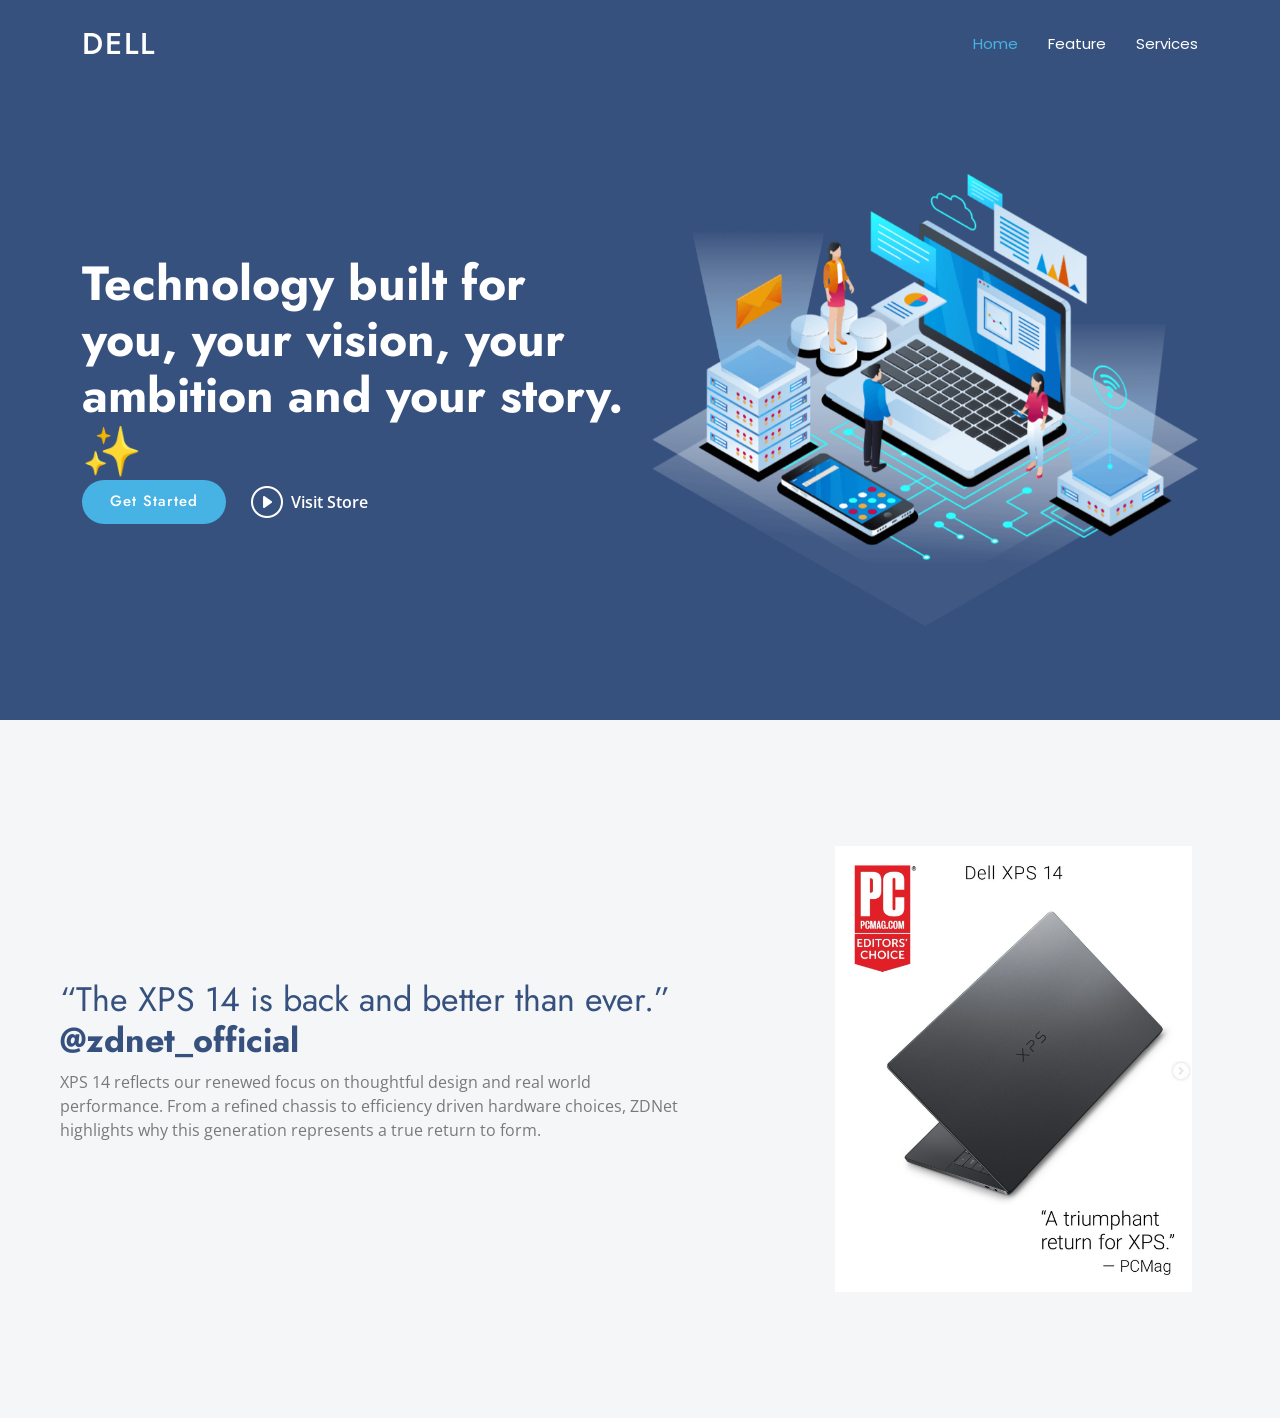
==== pertemuan5.html @ 2b5d150c "Pertemuan 5" ====
<!DOCTYPE html>
<html lang="en">

<head>
    <meta charset="utf-8">
    <meta content="width=device-width, initial-scale=1.0" name="viewport">
    <title>DELL</title>
    <meta name="description" content="">
    <meta name="keywords" content="">

    <!-- Favicons -->
    <link href="assets/img/favicon.png" rel="icon">
    <link href="assets/img/apple-touch-icon.png" rel="apple-touch-icon">

    <!-- Fonts -->
    <link href="https://fonts.googleapis.com" rel="preconnect">
    <link href="https://fonts.gstatic.com" rel="preconnect" crossorigin>
    <link
        href="https://fonts.googleapis.com/css2?family=Open+Sans:ital,wght@0,300;0,400;0,500;0,600;0,700;0,800;1,300;1,400;1,500;1,600;1,700;1,800&family=Poppins:ital,wght@0,100;0,200;0,300;0,400;0,500;0,600;0,700;0,800;0,900;1,100;1,200;1,300;1,400;1,500;1,600;1,700;1,800;1,900&family=Jost:ital,wght@0,100;0,200;0,300;0,400;0,500;0,600;0,700;0,800;0,900;1,100;1,200;1,300;1,400;1,500;1,600;1,700;1,800;1,900&display=swap"
        rel="stylesheet">

    <!-- Vendor CSS Files -->
    <link href="assets/vendor/bootstrap/css/bootstrap.min.css" rel="stylesheet">
    <link href="assets/vendor/bootstrap-icons/bootstrap-icons.css" rel="stylesheet">
    <link href="assets/vendor/aos/aos.css" rel="stylesheet">
    <link href="assets/vendor/glightbox/css/glightbox.min.css" rel="stylesheet">
    <link href="assets/vendor/swiper/swiper-bundle.min.css" rel="stylesheet">

    <!-- Main CSS File -->
    <link href="assets/css/main.css" rel="stylesheet">

    <!-- =======================================================
  * Template Name: Arsha
  * Template URL: https://bootstrapmade.com/arsha-free-bootstrap-html-template-corporate/
  * Updated: Feb 22 2025 with Bootstrap v5.3.3
  * Author: BootstrapMade.com
  * License: https://bootstrapmade.com/license/
  ======================================================== -->
</head>

<body class="index-page">
    <header id="header" class="header d-flex align-items-center fixed-top">
        <div class="container-fluid container-xl position-relative d-flex align-items-center">

            <a href="index.html" class="logo d-flex align-items-center me-auto">
                <!-- Uncomment the line below if you also wish to use an image logo -->
                <!-- <img src="assets/img/logo.webp" alt=""> -->
                <h1 class="sitename">DELL</h1>
            </a>

            <nav id="navmenu" class="navmenu">
                <ul>
                    <li><a href="#hero" class="active">Home</a></li>
                    <li><a href="#why-us" class="active">Feature</a></li>
                    <li><a href="#services" class="active">Services</a></li>
                </ul>
                <i class="mobile-nav-toggle d-xl-none bi bi-list"></i>
            </nav>

        </div>
    </header>

    <main class="main">
        <!-- Hero Section -->
        <section id="hero" class="hero section dark-background">

            <div class="container">
                <div class="row gy-4">
                    <div class="col-lg-6 order-2 order-lg-1 d-flex flex-column justify-content-center"
                        data-aos="zoom-out">
                        <h1>Technology built for you, your vision, your ambition and your story. ✨</h1>

                        <div class="d-flex">
                            <a href="#about" class="btn-get-started">Get Started</a>
                            <a href="visitstore.bio/dell?tab=ig"
                                class="glightbox btn-watch-video d-flex align-items-center"><i
                                    class="bi bi-play-circle"></i><span>Visit Store</span></a>
                        </div>
                    </div>
                    <div class="col-lg-6 order-1 order-lg-2 hero-img" data-aos="zoom-out" data-aos-delay="200">
                        <img src="assets/img/hero-img.png" class="img-fluid animated" alt="">
                    </div>
                </div>
            </div>

        </section><!-- /Hero Section -->

        <!-- Why Us Section -->
        <section id="why-us" class="section why-us light-background" data-builder="section">

            <div class="container-fluid">

                <div class="row gy-4">

                    <div class="col-lg-7 d-flex flex-column justify-content-center order-2 order-lg-1">

                        <div class="content px-xl-5" data-aos="fade-up" data-aos-delay="100">
                            <h3><span>“The XPS 14 is back and better than ever.” </span><strong>@zdnet_official</strong></h3>
                            <p>
                                XPS 14 reflects our renewed focus on thoughtful design and real world performance. From
                                a refined chassis to efficiency driven hardware choices, ZDNet highlights why this
                                generation represents a true return to form.
                            </p>
                        </div>

                    </div>

                    <div class="col-lg-5 order-1 order-lg-2 why-us-img">
                        <img src="assets/img/foto-laptop1.png" class="img-fluid" alt="" data-aos="zoom-in"
                            data-aos-delay="100">
                    </div>
                </div>

            </div>

        </section><!-- /Why Us Section -->

    </main>

    <!-- Scroll Top -->
    <a href="#" id="scroll-top" class="scroll-top d-flex align-items-center justify-content-center"><i
            class="bi bi-arrow-up-short"></i></a>

    <!-- Preloader -->
    <div id="preloader"></div>

    <!-- Vendor JS Files -->
    <script src="assets/vendor/bootstrap/js/bootstrap.bundle.min.js"></script>
    <script src="assets/vendor/php-email-form/validate.js"></script>
    <script src="assets/vendor/aos/aos.js"></script>
    <script src="assets/vendor/glightbox/js/glightbox.min.js"></script>
    <script src="assets/vendor/swiper/swiper-bundle.min.js"></script>
    <script src="assets/vendor/waypoints/noframework.waypoints.js"></script>
    <script src="assets/vendor/imagesloaded/imagesloaded.pkgd.min.js"></script>
    <script src="assets/vendor/isotope-layout/isotope.pkgd.min.js"></script>

    <!-- Main JS File -->
    <script src="assets/js/main.js"></script>

</body>

</html>
---- assets/css/main.css ----
/**
* Template Name: Arsha
* Template URL: https://bootstrapmade.com/arsha-free-bootstrap-html-template-corporate/
* Updated: Feb 22 2025 with Bootstrap v5.3.3
* Author: BootstrapMade.com
* License: https://bootstrapmade.com/license/
*/

/*--------------------------------------------------------------
# Font & Color Variables
# Help: https://bootstrapmade.com/color-system/
--------------------------------------------------------------*/
/* Fonts */
:root {
  --default-font: "Open Sans",  system-ui, -apple-system, "Segoe UI", Roboto, "Helvetica Neue", Arial, "Noto Sans", "Liberation Sans", sans-serif, "Apple Color Emoji", "Segoe UI Emoji", "Segoe UI Symbol", "Noto Color Emoji";
  --heading-font: "Jost",  sans-serif;
  --nav-font: "Poppins",  sans-serif;
}

/* Global Colors - The following color variables are used throughout the website. Updating them here will change the color scheme of the entire website */
:root { 
  --background-color: #ffffff; /* Background color for the entire website, including individual sections */
  --default-color: #444444; /* Default color used for the majority of the text content across the entire website */
  --heading-color: #37517e; /* Color for headings, subheadings and title throughout the website */
  --accent-color: #47b2e4; /* Accent color that represents your brand on the website. It's used for buttons, links, and other elements that need to stand out */
  --surface-color: #ffffff; /* The surface color is used as a background of boxed elements within sections, such as cards, icon boxes, or other elements that require a visual separation from the global background. */
  --contrast-color: #ffffff; /* Contrast color for text, ensuring readability against backgrounds of accent, heading, or default colors. */
}

/* Nav Menu Colors - The following color variables are used specifically for the navigation menu. They are separate from the global colors to allow for more customization options */
:root {
  --nav-color: #ffffff;  /* The default color of the main navmenu links */
  --nav-hover-color: #47b2e4; /* Applied to main navmenu links when they are hovered over or active */
  --nav-mobile-background-color: #ffffff; /* Used as the background color for mobile navigation menu */
  --nav-dropdown-background-color: #ffffff; /* Used as the background color for dropdown items that appear when hovering over primary navigation items */
  --nav-dropdown-color: #444444; /* Used for navigation links of the dropdown items in the navigation menu. */
  --nav-dropdown-hover-color: #47b2e4; /* Similar to --nav-hover-color, this color is applied to dropdown navigation links when they are hovered over. */
}

/* Color Presets - These classes override global colors when applied to any section or element, providing reuse of the sam color scheme. */

.light-background {
  --background-color: #f5f6f8;
  --surface-color: #ffffff;
}

.dark-background {
  --background-color: #37517e;
  --default-color: #ffffff;
  --heading-color: #ffffff;
  --surface-color: #4668a2;
  --contrast-color: #ffffff;
}

/* Smooth scroll */
:root {
  scroll-behavior: smooth;
}

/*--------------------------------------------------------------
# General Styling & Shared Classes
--------------------------------------------------------------*/
body {
  color: var(--default-color);
  background-color: var(--background-color);
  font-family: var(--default-font);
}

a {
  color: var(--accent-color);
  text-decoration: none;
  transition: 0.3s;
}

a:hover {
  color: color-mix(in srgb, var(--accent-color), transparent 25%);
  text-decoration: none;
}

h1,
h2,
h3,
h4,
h5,
h6 {
  color: var(--heading-color);
  font-family: var(--heading-font);
}

/* PHP Email Form Messages
------------------------------*/
.php-email-form .error-message {
  display: none;
  background: #df1529;
  color: #ffffff;
  text-align: left;
  padding: 15px;
  margin-bottom: 24px;
  font-weight: 600;
}

.php-email-form .sent-message {
  display: none;
  color: #ffffff;
  background: #059652;
  text-align: center;
  padding: 15px;
  margin-bottom: 24px;
  font-weight: 600;
}

.php-email-form .loading {
  display: none;
  background: var(--surface-color);
  text-align: center;
  padding: 15px;
  margin-bottom: 24px;
}

.php-email-form .loading:before {
  content: "";
  display: inline-block;
  border-radius: 50%;
  width: 24px;
  height: 24px;
  margin: 0 10px -6px 0;
  border: 3px solid var(--accent-color);
  border-top-color: var(--surface-color);
  animation: php-email-form-loading 1s linear infinite;
}

@keyframes php-email-form-loading {
  0% {
    transform: rotate(0deg);
  }

  100% {
    transform: rotate(360deg);
  }
}

/*--------------------------------------------------------------
# Global Header
--------------------------------------------------------------*/
.header {
  --background-color: #3d4d6a;
  --heading-color: #ffffff;
  color: var(--default-color);
  background-color: var(--background-color);
  padding: 15px 0;
  transition: all 0.5s;
  z-index: 997;
}

.header .logo {
  line-height: 1;
}

.header .logo img {
  max-height: 36px;
  margin-right: 8px;
}

.header .logo h1 {
  font-size: 30px;
  margin: 0;
  font-weight: 500;
  color: var(--heading-color);
  letter-spacing: 2px;
  text-transform: uppercase;
}

.header .btn-getstarted,
.header .btn-getstarted:focus {
  color: var(--contrast-color);
  background: var(--accent-color);
  font-size: 14px;
  padding: 8px 25px;
  margin: 0 0 0 30px;
  border-radius: 50px;
  transition: 0.3s;
}

.header .btn-getstarted:hover,
.header .btn-getstarted:focus:hover {
  color: var(--contrast-color);
  background: color-mix(in srgb, var(--accent-color), transparent 15%);
}

@media (max-width: 1200px) {
  .header .logo {
    order: 1;
  }

  .header .btn-getstarted {
    order: 2;
    margin: 0 15px 0 0;
    padding: 6px 15px;
  }

  .header .navmenu {
    order: 3;
  }
}

/* Index Page Header
------------------------------*/
.index-page .header {
  --background-color: rgba(255, 255, 255, 0);
  --heading-color: #ffffff;
  --nav-color: #ffffff;
}

/* Index Page Header on Scroll
------------------------------*/
.index-page.scrolled .header {
  --background-color: rgba(40, 58, 90, 0.9);
}

/*--------------------------------------------------------------
# Navigation Menu
--------------------------------------------------------------*/
/* Desktop Navigation */
@media (min-width: 1200px) {
  .navmenu {
    padding: 0;
  }

  .navmenu ul {
    margin: 0;
    padding: 0;
    display: flex;
    list-style: none;
    align-items: center;
  }

  .navmenu li {
    position: relative;
  }

  .navmenu a,
  .navmenu a:focus {
    color: var(--nav-color);
    padding: 18px 15px;
    font-size: 15px;
    font-family: var(--nav-font);
    font-weight: 400;
    display: flex;
    align-items: center;
    justify-content: space-between;
    white-space: nowrap;
    transition: 0.3s;
  }

  .navmenu a i,
  .navmenu a:focus i {
    font-size: 12px;
    line-height: 0;
    margin-left: 5px;
    transition: 0.3s;
  }

  .navmenu li:last-child a {
    padding-right: 0;
  }

  .navmenu li:hover>a,
  .navmenu .active,
  .navmenu .active:focus {
    color: var(--nav-hover-color);
  }

  .navmenu .dropdown ul {
    margin: 0;
    padding: 10px 0;
    background: var(--nav-dropdown-background-color);
    display: block;
    position: absolute;
    visibility: hidden;
    left: 14px;
    top: 130%;
    opacity: 0;
    transition: 0.3s;
    border-radius: 4px;
    z-index: 99;
    box-shadow: 0px 0px 30px rgba(0, 0, 0, 0.1);
  }

  .navmenu .dropdown ul li {
    min-width: 200px;
  }

  .navmenu .dropdown ul a {
    padding: 10px 20px;
    font-size: 15px;
    text-transform: none;
    color: var(--nav-dropdown-color);
  }

  .navmenu .dropdown ul a i {
    font-size: 12px;
  }

  .navmenu .dropdown ul a:hover,
  .navmenu .dropdown ul .active:hover,
  .navmenu .dropdown ul li:hover>a {
    color: var(--nav-dropdown-hover-color);
  }

  .navmenu .dropdown:hover>ul {
    opacity: 1;
    top: 100%;
    visibility: visible;
  }

  .navmenu .dropdown .dropdown ul {
    top: 0;
    left: -90%;
    visibility: hidden;
  }

  .navmenu .dropdown .dropdown:hover>ul {
    opacity: 1;
    top: 0;
    left: -100%;
    visibility: visible;
  }

  .navmenu .megamenu {
    position: static;
  }

  .navmenu .megamenu ul {
    margin: 0;
    padding: 10px;
    background: var(--nav-dropdown-background-color);
    box-shadow: 0px 0px 20px rgba(0, 0, 0, 0.1);
    position: absolute;
    top: 130%;
    left: 0;
    right: 0;
    visibility: hidden;
    opacity: 0;
    display: flex;
    transition: 0.3s;
    border-radius: 4px;
    z-index: 99;
  }

  .navmenu .megamenu ul li {
    flex: 1;
  }

  .navmenu .megamenu ul li a,
  .navmenu .megamenu ul li:hover>a {
    padding: 10px 20px;
    font-size: 15px;
    color: var(--nav-dropdown-color);
  }

  .navmenu .megamenu ul li a:hover,
  .navmenu .megamenu ul li .active,
  .navmenu .megamenu ul li .active:hover {
    color: var(--nav-dropdown-hover-color);
  }

  .navmenu .megamenu:hover>ul {
    opacity: 1;
    top: 100%;
    visibility: visible;
  }

  .navmenu .dd-box-shadow {
    box-shadow: 0px 0px 30px rgba(0, 0, 0, 0.1);
  }
}

/* Mobile Navigation */
@media (max-width: 1199px) {
  .mobile-nav-toggle {
    color: var(--nav-color);
    font-size: 28px;
    line-height: 0;
    margin-right: 10px;
    cursor: pointer;
    transition: color 0.3s;
  }

  .navmenu {
    padding: 0;
    z-index: 9997;
  }

  .navmenu ul {
    display: none;
    list-style: none;
    position: absolute;
    inset: 60px 20px 20px 20px;
    padding: 10px 0;
    margin: 0;
    border-radius: 6px;
    background-color: var(--nav-mobile-background-color);
    overflow-y: auto;
    transition: 0.3s;
    z-index: 9998;
    box-shadow: 0px 0px 30px rgba(0, 0, 0, 0.1);
  }

  .navmenu a,
  .navmenu a:focus {
    color: var(--nav-dropdown-color);
    padding: 10px 20px;
    font-family: var(--nav-font);
    font-size: 17px;
    font-weight: 500;
    display: flex;
    align-items: center;
    justify-content: space-between;
    white-space: nowrap;
    transition: 0.3s;
  }

  .navmenu a i,
  .navmenu a:focus i {
    font-size: 12px;
    line-height: 0;
    margin-left: 5px;
    width: 30px;
    height: 30px;
    display: flex;
    align-items: center;
    justify-content: center;
    border-radius: 50%;
    transition: 0.3s;
    background-color: color-mix(in srgb, var(--accent-color), transparent 90%);
  }

  .navmenu a i:hover,
  .navmenu a:focus i:hover {
    background-color: var(--accent-color);
    color: var(--contrast-color);
  }

  .navmenu a:hover,
  .navmenu .active,
  .navmenu .active:focus {
    color: var(--nav-dropdown-hover-color);
  }

  .navmenu .active i,
  .navmenu .active:focus i {
    background-color: var(--accent-color);
    color: var(--contrast-color);
    transform: rotate(180deg);
  }

  .navmenu .dropdown ul {
    position: static;
    display: none;
    z-index: 99;
    padding: 10px 0;
    margin: 10px 20px;
    background-color: var(--nav-dropdown-background-color);
    border: 1px solid color-mix(in srgb, var(--default-color), transparent 90%);
    box-shadow: none;
    transition: all 0.5s ease-in-out;
  }

  .navmenu .dropdown ul ul {
    background-color: rgba(33, 37, 41, 0.1);
  }

  .navmenu .dropdown>.dropdown-active {
    display: block;
    background-color: rgba(33, 37, 41, 0.03);
  }

  .mobile-nav-active {
    overflow: hidden;
  }

  .mobile-nav-active .mobile-nav-toggle {
    color: #fff;
    position: absolute;
    font-size: 32px;
    top: 15px;
    right: 15px;
    margin-right: 0;
    z-index: 9999;
  }

  .mobile-nav-active .navmenu {
    position: fixed;
    overflow: hidden;
    inset: 0;
    background: rgba(33, 37, 41, 0.8);
    transition: 0.3s;
  }

  .mobile-nav-active .navmenu>ul {
    display: block;
  }
}

/*--------------------------------------------------------------
# Global Footer
--------------------------------------------------------------*/
.footer {
  color: var(--default-color);
  background-color: var(--background-color);
  font-size: 14px;
  padding-bottom: 50px;
  position: relative;
}

.footer .footer-newsletter {
  background-color: color-mix(in srgb, var(--heading-color), transparent 95%);
  padding: 50px 0;
}

.footer .footer-newsletter h4 {
  font-size: 24px;
}

.footer .footer-newsletter .newsletter-form {
  margin-top: 30px;
  margin-bottom: 15px;
  padding: 6px 8px;
  position: relative;
  background-color: color-mix(in srgb, var(--background-color), transparent 50%);
  border: 1px solid color-mix(in srgb, var(--default-color), transparent 90%);
  box-shadow: 0px 2px 25px rgba(0, 0, 0, 0.1);
  display: flex;
  transition: 0.3s;
  border-radius: 50px;
}

.footer .footer-newsletter .newsletter-form:focus-within {
  border-color: var(--accent-color);
}

.footer .footer-newsletter .newsletter-form input[type=email] {
  border: 0;
  padding: 4px;
  width: 100%;
  background-color: color-mix(in srgb, var(--background-color), transparent 50%);
  color: var(--default-color);
}

.footer .footer-newsletter .newsletter-form input[type=email]:focus-visible {
  outline: none;
}

.footer .footer-newsletter .newsletter-form input[type=submit] {
  border: 0;
  font-size: 16px;
  padding: 0 20px;
  margin: -7px -8px -7px 0;
  background: var(--accent-color);
  color: var(--contrast-color);
  transition: 0.3s;
  border-radius: 50px;
}

.footer .footer-newsletter .newsletter-form input[type=submit]:hover {
  background: color-mix(in srgb, var(--accent-color), transparent 20%);
}

.footer .footer-top {
  padding-top: 50px;
}

.footer .social-links a {
  display: flex;
  align-items: center;
  justify-content: center;
  width: 40px;
  height: 40px;
  border-radius: 50%;
  border: 1px solid color-mix(in srgb, var(--default-color), transparent 50%);
  font-size: 16px;
  color: color-mix(in srgb, var(--default-color), transparent 20%);
  margin-right: 10px;
  transition: 0.3s;
}

.footer .social-links a:hover {
  color: var(--accent-color);
  border-color: var(--accent-color);
}

.footer h4 {
  font-size: 16px;
  font-weight: bold;
  position: relative;
  padding-bottom: 12px;
}

.footer .footer-links {
  margin-bottom: 30px;
}

.footer .footer-links ul {
  list-style: none;
  padding: 0;
  margin: 0;
}

.footer .footer-links ul i {
  margin-right: 3px;
  font-size: 12px;
  line-height: 0;
  color: var(--accent-color);
}

.footer .footer-links ul li {
  padding: 10px 0;
  display: flex;
  align-items: center;
}

.footer .footer-links ul li:first-child {
  padding-top: 0;
}

.footer .footer-links ul a {
  display: inline-block;
  color: color-mix(in srgb, var(--default-color), transparent 20%);
  line-height: 1;
}

.footer .footer-links ul a:hover {
  color: var(--accent-color);
}

.footer .footer-about a {
  color: var(--heading-color);
  font-size: 28px;
  font-weight: 600;
  text-transform: uppercase;
  font-family: var(--heading-font);
}

.footer .footer-contact p {
  margin-bottom: 5px;
}

.footer .copyright {
  padding-top: 25px;
  padding-bottom: 25px;
  border-top: 1px solid color-mix(in srgb, var(--default-color), transparent 90%);
}

.footer .copyright p {
  margin-bottom: 0;
}

.footer .credits {
  margin-top: 6px;
  font-size: 13px;
}

/*--------------------------------------------------------------
# Preloader
--------------------------------------------------------------*/
#preloader {
  position: fixed;
  inset: 0;
  z-index: 999999;
  overflow: hidden;
  background: var(--background-color);
  transition: all 0.6s ease-out;
}

#preloader:before {
  content: "";
  position: fixed;
  top: calc(50% - 30px);
  left: calc(50% - 30px);
  border: 6px solid #ffffff;
  border-color: var(--accent-color) transparent var(--accent-color) transparent;
  border-radius: 50%;
  width: 60px;
  height: 60px;
  animation: animate-preloader 1.5s linear infinite;
}

@keyframes animate-preloader {
  0% {
    transform: rotate(0deg);
  }

  100% {
    transform: rotate(360deg);
  }
}

/*--------------------------------------------------------------
# Scroll Top Button
--------------------------------------------------------------*/
.scroll-top {
  position: fixed;
  visibility: hidden;
  opacity: 0;
  right: 15px;
  bottom: -15px;
  z-index: 99999;
  background-color: var(--accent-color);
  width: 44px;
  height: 44px;
  border-radius: 50px;
  transition: all 0.4s;
}

.scroll-top i {
  font-size: 24px;
  color: var(--contrast-color);
  line-height: 0;
}

.scroll-top:hover {
  background-color: color-mix(in srgb, var(--accent-color), transparent 20%);
  color: var(--contrast-color);
}

.scroll-top.active {
  visibility: visible;
  opacity: 1;
  bottom: 15px;
}

/*--------------------------------------------------------------
# Disable aos animation delay on mobile devices
--------------------------------------------------------------*/
@media screen and (max-width: 768px) {
  [data-aos-delay] {
    transition-delay: 0 !important;
  }
}

/*--------------------------------------------------------------
# Global Page Titles & Breadcrumbs
--------------------------------------------------------------*/
.page-title {
  --background-color: color-mix(in srgb, var(--default-color), transparent 96%);
  color: var(--default-color);
  background-color: var(--background-color);
  padding: 20px 0;
  position: relative;
}

.page-title h1 {
  font-size: 28px;
  font-weight: 700;
  margin: 0;
}

.page-title .breadcrumbs ol {
  display: flex;
  flex-wrap: wrap;
  list-style: none;
  padding: 0 0 10px 0;
  margin: 0;
  font-size: 14px;
}

.page-title .breadcrumbs ol li+li {
  padding-left: 10px;
}

.page-title .breadcrumbs ol li+li::before {
  content: "/";
  display: inline-block;
  padding-right: 10px;
  color: color-mix(in srgb, var(--default-color), transparent 70%);
}

/*--------------------------------------------------------------
# Global Sections
--------------------------------------------------------------*/
section,
.section {
  color: var(--default-color);
  background-color: var(--background-color);
  padding: 60px 0;
  scroll-margin-top: 88px;
  overflow: clip;
}

@media (max-width: 1199px) {

  section,
  .section {
    scroll-margin-top: 66px;
  }
}

/*--------------------------------------------------------------
# Global Section Titles
--------------------------------------------------------------*/
.section-title {
  text-align: center;
  padding-bottom: 60px;
  position: relative;
}

.section-title h2 {
  font-size: 32px;
  font-weight: 700;
  margin-bottom: 20px;
  padding-bottom: 20px;
  text-transform: uppercase;
  position: relative;
}

.section-title h2:before {
  content: "";
  position: absolute;
  display: block;
  width: 160px;
  height: 1px;
  background: color-mix(in srgb, var(--default-color), transparent 60%);
  left: 0;
  right: 0;
  bottom: 1px;
  margin: auto;
}

.section-title h2::after {
  content: "";
  position: absolute;
  display: block;
  width: 60px;
  height: 3px;
  background: var(--accent-color);
  left: 0;
  right: 0;
  bottom: 0;
  margin: auto;
}

.section-title p {
  margin-bottom: 0;
}

/*--------------------------------------------------------------
# Hero Section
--------------------------------------------------------------*/
.hero {
  width: 100%;
  min-height: 80vh;
  position: relative;
  padding: 120px 0 60px 0;
  display: flex;
  align-items: center;
}

.hero h1 {
  margin: 0;
  font-size: 48px;
  font-weight: 700;
  line-height: 56px;
}

.hero p {
  color: color-mix(in srgb, var(--default-color), transparent 30%);
  margin: 5px 0 30px 0;
  font-size: 22px;
  line-height: 1.3;
  font-weight: 600;
}

.hero .btn-get-started {
  color: var(--contrast-color);
  background: var(--accent-color);
  font-family: var(--heading-font);
  font-weight: 500;
  font-size: 15px;
  letter-spacing: 1px;
  display: inline-block;
  padding: 10px 28px 12px 28px;
  border-radius: 50px;
  transition: 0.5s;
}

.hero .btn-get-started:hover {
  color: var(--contrast-color);
  background: color-mix(in srgb, var(--accent-color), transparent 15%);
}

.hero .btn-watch-video {
  font-size: 16px;
  transition: 0.5s;
  margin-left: 25px;
  color: var(--default-color);
  font-weight: 600;
}

.hero .btn-watch-video i {
  color: var(--contrast-color);
  font-size: 32px;
  transition: 0.3s;
  line-height: 0;
  margin-right: 8px;
}

.hero .btn-watch-video:hover {
  color: var(--accent-color);
}

.hero .btn-watch-video:hover i {
  color: color-mix(in srgb, var(--accent-color), transparent 15%);
}

.hero .animated {
  animation: up-down 2s ease-in-out infinite alternate-reverse both;
}

@media (max-width: 640px) {
  .hero h1 {
    font-size: 28px;
    line-height: 36px;
  }

  .hero p {
    font-size: 18px;
    line-height: 24px;
    margin-bottom: 30px;
  }

  .hero .btn-get-started,
  .hero .btn-watch-video {
    font-size: 13px;
  }
}

@keyframes up-down {
  0% {
    transform: translateY(10px);
  }

  100% {
    transform: translateY(-10px);
  }
}

/*--------------------------------------------------------------
# Clients Section
--------------------------------------------------------------*/
.clients {
  padding: 12px 0;
}

.clients .swiper {
  padding: 10px 0;
}

.clients .swiper-wrapper {
  height: auto;
}

.clients .swiper-slide img {
  transition: 0.3s;
  padding: 0 10px;
}

.clients .swiper-slide img:hover {
  transform: scale(1.1);
}

/*--------------------------------------------------------------
# About Section
--------------------------------------------------------------*/
.about ul {
  list-style: none;
  padding: 0;
}

.about ul li {
  padding-bottom: 5px;
  display: flex;
  align-items: center;
}

.about ul i {
  font-size: 20px;
  padding-right: 4px;
  color: var(--accent-color);
}

.about .read-more {
  color: var(--accent-color);
  font-family: var(--heading-font);
  font-weight: 500;
  font-size: 16px;
  letter-spacing: 1px;
  padding: 8px 28px;
  border-radius: 5px;
  transition: 0.3s;
  display: inline-flex;
  align-items: center;
  justify-content: center;
  border: 2px solid var(--accent-color);
}

.about .read-more i {
  font-size: 18px;
  margin-left: 5px;
  line-height: 0;
  transition: 0.3s;
}

.about .read-more:hover {
  background: var(--accent-color);
  color: var(--contrast-color);
}

.about .read-more:hover i {
  transform: translate(5px, 0);
}

/*--------------------------------------------------------------
# Why Us Section
--------------------------------------------------------------*/
.why-us {
  padding: 30px 0;
}

.why-us .content h3 {
  font-weight: 400;
  font-size: 34px;
}

.why-us .content p {
  color: color-mix(in srgb, var(--default-color), transparent 30%);
}

.why-us .faq-container .faq-item {
  background-color: var(--surface-color);
  position: relative;
  padding: 20px;
  margin-bottom: 20px;
  box-shadow: 0px 5px 25px 0px rgba(0, 0, 0, 0.1);
  overflow: hidden;
}

.why-us .faq-container .faq-item:last-child {
  margin-bottom: 0;
}

.why-us .faq-container .faq-item h3 {
  font-weight: 500;
  font-size: 17px;
  line-height: 24px;
  margin: 0 30px 0 0;
  transition: 0.3s;
  cursor: pointer;
}

.why-us .faq-container .faq-item h3 span {
  color: var(--accent-color);
  padding-right: 5px;
  font-weight: 600;
}

.why-us .faq-container .faq-item h3:hover {
  color: var(--accent-color);
}

.why-us .faq-container .faq-item .faq-content {
  display: grid;
  grid-template-rows: 0fr;
  transition: 0.3s ease-in-out;
  visibility: hidden;
  opacity: 0;
}

.why-us .faq-container .faq-item .faq-content p {
  margin-bottom: 0;
  overflow: hidden;
}

.why-us .faq-container .faq-item .faq-icon {
  position: absolute;
  top: 22px;
  left: 20px;
  font-size: 22px;
  line-height: 0;
  transition: 0.3s;
  color: var(--accent-color);
}

.why-us .faq-container .faq-item .faq-toggle {
  position: absolute;
  top: 20px;
  right: 20px;
  font-size: 16px;
  line-height: 0;
  transition: 0.3s;
  cursor: pointer;
}

.why-us .faq-container .faq-item .faq-toggle:hover {
  color: var(--accent-color);
}

.why-us .faq-container .faq-active h3 {
  color: var(--accent-color);
}

.why-us .faq-container .faq-active .faq-content {
  grid-template-rows: 1fr;
  visibility: visible;
  opacity: 1;
  padding-top: 10px;
}

.why-us .faq-container .faq-active .faq-toggle {
  transform: rotate(90deg);
  color: var(--accent-color);
}

.why-us .why-us-img {
  display: flex;
  align-items: center;
  justify-content: center;
}

.why-us .why-us-img img {
  max-height: 70%;
}

/*--------------------------------------------------------------
# Skills Section
--------------------------------------------------------------*/
.skills .content h3 {
  font-size: 2rem;
  font-weight: 700;
}

.skills .content p {
  color: color-mix(in srgb, var(--default-color), transparent 30%);
}

.skills .content p:last-child {
  margin-bottom: 0;
}

.skills .content ul {
  list-style: none;
  padding: 0;
}

.skills .content ul li {
  padding-bottom: 10px;
}

.skills .progress {
  height: 60px;
  display: block;
  background: none;
  border-radius: 0;
}

.skills .progress .skill {
  color: var(--default-color);
  padding: 0;
  margin: 0 0 6px 0;
  text-transform: uppercase;
  display: block;
  font-weight: 600;
  font-family: var(--heading-font);
}

.skills .progress .skill .val {
  float: right;
  font-style: normal;
}

.skills .progress-bar-wrap {
  background: color-mix(in srgb, var(--heading-color), transparent 90%);
  height: 10px;
}

.skills .progress-bar {
  width: 1px;
  height: 10px;
  transition: 0.9s;
  background-color: var(--heading-color);
}

/*--------------------------------------------------------------
# Services Section
--------------------------------------------------------------*/
.services .service-item {
  background-color: var(--surface-color);
  box-shadow: 0px 5px 90px 0px rgba(0, 0, 0, 0.1);
  padding: 50px 30px;
  transition: all ease-in-out 0.4s;
  height: 100%;
}

.services .service-item .icon {
  margin-bottom: 10px;
}

.services .service-item .icon i {
  color: var(--accent-color);
  font-size: 36px;
  transition: 0.3s;
}

.services .service-item h4 {
  font-weight: 700;
  margin-bottom: 15px;
  font-size: 20px;
}

.services .service-item h4 a {
  color: var(--heading-color);
  transition: ease-in-out 0.3s;
}

.services .service-item p {
  line-height: 24px;
  font-size: 14px;
  margin-bottom: 0;
}

.services .service-item:hover {
  transform: translateY(-10px);
}

.services .service-item:hover h4 a {
  color: var(--accent-color);
}

/*--------------------------------------------------------------
# Work Process Section
--------------------------------------------------------------*/
.work-process .steps-item {
  background: var(--surface-color);
  border-radius: 20px;
  height: 100%;
  transition: all 0.3s ease-in-out;
  box-shadow: 0 5px 20px color-mix(in srgb, var(--default-color), transparent 92%);
}

.work-process .steps-item .steps-image {
  border-radius: 20px 20px 0 0;
  overflow: hidden;
}

.work-process .steps-item:hover {
  transform: translateY(-10px);
  box-shadow: 0 15px 30px color-mix(in srgb, var(--accent-color), transparent 85%);
}

.work-process .steps-item:hover .steps-number {
  background: var(--accent-color);
  color: var(--contrast-color);
}

.work-process .steps-item:hover .steps-image img {
  transform: scale(1.1);
}

.work-process .steps-image {
  position: relative;
  height: 280px;
}

.work-process .steps-image img {
  width: 100%;
  height: 100%;
  object-fit: cover;
  transition: transform 0.6s ease;
}

.work-process .steps-content {
  position: relative;
  padding: 40px 30px 30px;
}

.work-process .steps-content .steps-number {
  position: absolute;
  left: 30px;
  top: -30px;
  width: 60px;
  height: 60px;
  background: var(--accent-color);
  color: var(--contrast-color);
  border-radius: 50%;
  font-family: var(--heading-font);
  font-size: 24px;
  font-weight: 700;
  display: flex;
  align-items: center;
  justify-content: center;
  transition: all 0.3s ease-in-out;
}

.work-process .steps-content h3 {
  font-size: 24px;
  font-weight: 700;
  margin-bottom: 15px;
}

.work-process .steps-content p {
  font-size: 15px;
  color: color-mix(in srgb, var(--default-color), transparent 20%);
  margin-bottom: 25px;
}

.work-process .steps-features .feature-item {
  display: flex;
  align-items: center;
  margin-bottom: 12px;
}

.work-process .steps-features .feature-item:last-child {
  margin-bottom: 0;
}

.work-process .steps-features .feature-item i {
  color: var(--accent-color);
  font-size: 18px;
  margin-right: 10px;
}

.work-process .steps-features .feature-item span {
  font-size: 14px;
  color: color-mix(in srgb, var(--default-color), transparent 15%);
}

@media (max-width: 1199px) {
  .work-process .steps-image {
    height: 240px;
  }

  .work-process .steps-content {
    padding: 35px 25px 25px;
  }

  .work-process .steps-content h3 {
    font-size: 22px;
  }
}

@media (max-width: 991px) {
  .work-process .steps-item {
    margin-bottom: 30px;
  }

  .work-process .steps-image {
    height: 220px;
  }

  .work-process .steps-content {
    padding: 30px 20px 20px;
  }

  .work-process .steps-content .steps-number {
    width: 50px;
    height: 50px;
    font-size: 20px;
    left: 25px;
    top: -25px;
  }

  .work-process .steps-content h3 {
    font-size: 20px;
    margin-bottom: 12px;
  }

  .work-process .steps-content p {
    font-size: 14px;
    margin-bottom: 20px;
  }
}

/*--------------------------------------------------------------
# Call To Action Section
--------------------------------------------------------------*/
.call-to-action {
  padding: 120px 0;
  position: relative;
  clip-path: inset(0);
}

.call-to-action img {
  position: fixed;
  top: 0;
  left: 0;
  display: block;
  width: 100%;
  height: 100%;
  object-fit: cover;
  z-index: 1;
}

.call-to-action:before {
  content: "";
  background: color-mix(in srgb, var(--background-color), transparent 35%);
  position: absolute;
  inset: 0;
  z-index: 2;
}

.call-to-action .container {
  position: relative;
  z-index: 3;
}

.call-to-action h3 {
  color: var(--default-color);
  font-size: 28px;
  font-weight: 700;
}

.call-to-action p {
  color: var(--default-color);
}

.call-to-action .cta-btn {
  font-family: var(--heading-font);
  font-weight: 500;
  font-size: 16px;
  letter-spacing: 1px;
  display: inline-block;
  padding: 12px 40px;
  border-radius: 50px;
  transition: 0.5s;
  margin: 10px;
  border: 2px solid var(--contrast-color);
  color: var(--contrast-color);
}

.call-to-action .cta-btn:hover {
  background: var(--accent-color);
  border: 2px solid var(--accent-color);
}

/*--------------------------------------------------------------
# Portfolio Section
--------------------------------------------------------------*/
.portfolio .portfolio-filters {
  padding: 0;
  margin: 0 auto 20px auto;
  list-style: none;
  text-align: center;
}

.portfolio .portfolio-filters li {
  cursor: pointer;
  display: inline-block;
  padding: 8px 20px 10px 20px;
  margin: 0;
  font-size: 15px;
  font-weight: 500;
  line-height: 1;
  margin-bottom: 5px;
  border-radius: 50px;
  transition: all 0.3s ease-in-out;
  font-family: var(--heading-font);
}

.portfolio .portfolio-filters li:hover,
.portfolio .portfolio-filters li.filter-active {
  color: var(--contrast-color);
  background-color: var(--accent-color);
}

.portfolio .portfolio-filters li:first-child {
  margin-left: 0;
}

.portfolio .portfolio-filters li:last-child {
  margin-right: 0;
}

@media (max-width: 575px) {
  .portfolio .portfolio-filters li {
    font-size: 14px;
    margin: 0 0 10px 0;
  }
}

.portfolio .portfolio-item {
  position: relative;
  overflow: hidden;
}

.portfolio .portfolio-item .portfolio-info {
  opacity: 0;
  position: absolute;
  left: 12px;
  right: 12px;
  bottom: -100%;
  z-index: 3;
  transition: all ease-in-out 0.5s;
  background: color-mix(in srgb, var(--background-color), transparent 10%);
  padding: 15px;
}

.portfolio .portfolio-item .portfolio-info h4 {
  font-size: 18px;
  font-weight: 600;
  padding-right: 50px;
}

.portfolio .portfolio-item .portfolio-info p {
  color: color-mix(in srgb, var(--default-color), transparent 30%);
  font-size: 14px;
  margin-bottom: 0;
  padding-right: 50px;
}

.portfolio .portfolio-item .portfolio-info .preview-link,
.portfolio .portfolio-item .portfolio-info .details-link {
  position: absolute;
  right: 50px;
  font-size: 24px;
  top: calc(50% - 14px);
  color: color-mix(in srgb, var(--default-color), transparent 30%);
  transition: 0.3s;
  line-height: 0;
}

.portfolio .portfolio-item .portfolio-info .preview-link:hover,
.portfolio .portfolio-item .portfolio-info .details-link:hover {
  color: var(--accent-color);
}

.portfolio .portfolio-item .portfolio-info .details-link {
  right: 14px;
  font-size: 28px;
}

.portfolio .portfolio-item:hover .portfolio-info {
  opacity: 1;
  bottom: 0;
}

/*--------------------------------------------------------------
# Team Section
--------------------------------------------------------------*/
.team .team-member {
  background-color: var(--surface-color);
  box-shadow: 0px 2px 15px rgba(0, 0, 0, 0.1);
  position: relative;
  border-radius: 5px;
  transition: 0.5s;
  padding: 30px;
  height: 100%;
}

@media (max-width: 468px) {
  .team .team-member {
    flex-direction: column;
    justify-content: center !important;
    align-items: center !important;
  }
}

.team .team-member .pic {
  overflow: hidden;
  width: 150px;
  border-radius: 50%;
  flex-shrink: 0;
}

.team .team-member .pic img {
  transition: ease-in-out 0.3s;
}

.team .team-member:hover {
  transform: translateY(-10px);
}

.team .team-member .member-info {
  padding-left: 30px;
}

@media (max-width: 468px) {
  .team .team-member .member-info {
    padding: 30px 0 0 0;
    text-align: center;
  }
}

.team .team-member h4 {
  font-weight: 700;
  margin-bottom: 5px;
  font-size: 20px;
}

.team .team-member span {
  display: block;
  font-size: 15px;
  padding-bottom: 10px;
  position: relative;
  font-weight: 500;
}

.team .team-member span::after {
  content: "";
  position: absolute;
  display: block;
  width: 50px;
  height: 1px;
  background: color-mix(in srgb, var(--default-color), transparent 85%);
  bottom: 0;
  left: 0;
}

@media (max-width: 468px) {
  .team .team-member span::after {
    left: calc(50% - 25px);
  }
}

.team .team-member p {
  margin: 10px 0 0 0;
  font-size: 14px;
}

.team .team-member .social {
  margin-top: 12px;
  display: flex;
  align-items: center;
  justify-content: start;
  width: 100%;
}

@media (max-width: 468px) {
  .team .team-member .social {
    justify-content: center;
  }
}

.team .team-member .social a {
  background: color-mix(in srgb, var(--default-color), transparent 94%);
  transition: ease-in-out 0.3s;
  display: flex;
  align-items: center;
  justify-content: center;
  border-radius: 50px;
  width: 36px;
  height: 36px;
}

.team .team-member .social a i {
  color: color-mix(in srgb, var(--default-color), transparent 20%);
  font-size: 16px;
  margin: 0 2px;
}

.team .team-member .social a:hover {
  background: var(--accent-color);
}

.team .team-member .social a:hover i {
  color: var(--contrast-color);
}

.team .team-member .social a+a {
  margin-left: 8px;
}

/*--------------------------------------------------------------
# Pricing Section
--------------------------------------------------------------*/
.pricing .pricing-item {
  background-color: var(--surface-color);
  box-shadow: 0 3px 20px -2px rgba(0, 0, 0, 0.1);
  border-top: 4px solid var(--background-color);
  padding: 60px 40px;
  height: 100%;
  border-radius: 5px;
}

.pricing h3 {
  font-weight: 600;
  margin-bottom: 15px;
  font-size: 20px;
}

.pricing h4 {
  color: var(--accent-color);
  font-size: 48px;
  font-weight: 400;
  font-family: var(--heading-font);
  margin-bottom: 0;
}

.pricing h4 sup {
  font-size: 28px;
}

.pricing h4 span {
  color: color-mix(in srgb, var(--default-color), transparent 50%);
  font-size: 18px;
}

.pricing ul {
  padding: 20px 0;
  list-style: none;
  color: color-mix(in srgb, var(--default-color), transparent 30%);
  text-align: left;
  line-height: 20px;
}

.pricing ul li {
  padding: 10px 0;
  display: flex;
  align-items: center;
}

.pricing ul i {
  color: #059652;
  font-size: 24px;
  padding-right: 3px;
}

.pricing ul .na {
  color: color-mix(in srgb, var(--default-color), transparent 60%);
}

.pricing ul .na i {
  color: color-mix(in srgb, var(--default-color), transparent 60%);
}

.pricing ul .na span {
  text-decoration: line-through;
}

.pricing .buy-btn {
  color: var(--accent-color);
  display: inline-block;
  padding: 8px 35px 10px 35px;
  border-radius: 50px;
  transition: none;
  font-size: 16px;
  font-weight: 500;
  font-family: var(--heading-font);
  transition: 0.3s;
  border: 1px solid var(--accent-color);
}

.pricing .buy-btn:hover {
  background: var(--accent-color);
  color: var(--contrast-color);
}

.pricing .featured {
  border-top-color: var(--accent-color);
}

.pricing .featured .buy-btn {
  background: var(--accent-color);
  color: var(--contrast-color);
}

@media (max-width: 992px) {
  .pricing .box {
    max-width: 60%;
    margin: 0 auto 30px auto;
  }
}

@media (max-width: 767px) {
  .pricing .box {
    max-width: 80%;
    margin: 0 auto 30px auto;
  }
}

@media (max-width: 420px) {
  .pricing .box {
    max-width: 100%;
    margin: 0 auto 30px auto;
  }
}

/*--------------------------------------------------------------
# Testimonials Section
--------------------------------------------------------------*/
.testimonials .section-header {
  margin-bottom: 40px;
}

.testimonials .testimonials-carousel,
.testimonials .testimonials-slider {
  overflow: hidden;
}

.testimonials .testimonial-item {
  text-align: center;
}

.testimonials .testimonial-item .testimonial-img {
  width: 120px;
  border-radius: 50%;
  border: 4px solid var(--background-color);
  margin: 0 auto;
}

.testimonials .testimonial-item h3 {
  font-size: 20px;
  font-weight: bold;
  margin: 10px 0 5px 0;
}

.testimonials .testimonial-item h4 {
  font-size: 14px;
  color: color-mix(in srgb, var(--default-color), transparent 40%);
  margin: 0 0 15px 0;
}

.testimonials .testimonial-item .stars {
  margin-bottom: 15px;
}

.testimonials .testimonial-item .stars i {
  color: #ffc107;
  margin: 0 1px;
}

.testimonials .testimonial-item .quote-icon-left,
.testimonials .testimonial-item .quote-icon-right {
  color: color-mix(in srgb, var(--accent-color), transparent 50%);
  font-size: 26px;
  line-height: 0;
}

.testimonials .testimonial-item .quote-icon-left {
  display: inline-block;
  left: -5px;
  position: relative;
}

.testimonials .testimonial-item .quote-icon-right {
  display: inline-block;
  right: -5px;
  position: relative;
  top: 10px;
  transform: scale(-1, -1);
}

.testimonials .testimonial-item p {
  font-style: italic;
  margin: 0 auto 15px auto;
}

.testimonials .swiper-wrapper {
  height: auto;
}

.testimonials .swiper-pagination {
  margin-top: 20px;
  position: relative;
}

.testimonials .swiper-pagination .swiper-pagination-bullet {
  width: 12px;
  height: 12px;
  opacity: 1;
  background-color: color-mix(in srgb, var(--default-color), transparent 85%);
}

.testimonials .swiper-pagination .swiper-pagination-bullet-active {
  background-color: var(--accent-color);
}

@media (min-width: 992px) {
  .testimonials .testimonial-item p {
    width: 80%;
  }
}

/*--------------------------------------------------------------
# Faq 2 Section
--------------------------------------------------------------*/
.faq-2 .faq-container {
  margin-top: 15px;
}

.faq-2 .faq-container .faq-item {
  background-color: var(--surface-color);
  position: relative;
  padding: 20px;
  margin-bottom: 20px;
  overflow: hidden;
}

.faq-2 .faq-container .faq-item:last-child {
  margin-bottom: 0;
}

.faq-2 .faq-container .faq-item h3 {
  font-weight: 600;
  font-size: 18px;
  line-height: 24px;
  margin: 0 30px 0 32px;
  transition: 0.3s;
  cursor: pointer;
}

.faq-2 .faq-container .faq-item h3 span {
  color: var(--accent-color);
  padding-right: 5px;
}

.faq-2 .faq-container .faq-item h3:hover {
  color: var(--accent-color);
}

.faq-2 .faq-container .faq-item .faq-content {
  display: grid;
  grid-template-rows: 0fr;
  transition: 0.3s ease-in-out;
  visibility: hidden;
  opacity: 0;
}

.faq-2 .faq-container .faq-item .faq-content p {
  margin-bottom: 0;
  overflow: hidden;
}

.faq-2 .faq-container .faq-item .faq-icon {
  position: absolute;
  top: 22px;
  left: 20px;
  font-size: 20px;
  line-height: 0;
  transition: 0.3s;
  color: var(--accent-color);
}

.faq-2 .faq-container .faq-item .faq-toggle {
  position: absolute;
  top: 20px;
  right: 20px;
  font-size: 16px;
  line-height: 0;
  transition: 0.3s;
  cursor: pointer;
}

.faq-2 .faq-container .faq-item .faq-toggle:hover {
  color: var(--accent-color);
}

.faq-2 .faq-container .faq-active h3 {
  color: var(--accent-color);
}

.faq-2 .faq-container .faq-active .faq-content {
  grid-template-rows: 1fr;
  visibility: visible;
  opacity: 1;
  padding-top: 10px;
}

.faq-2 .faq-container .faq-active .faq-toggle {
  transform: rotate(90deg);
  color: var(--accent-color);
}

/*--------------------------------------------------------------
# Subscribe Section
--------------------------------------------------------------*/
.subscribe .container {
  padding: 80px 80px 0 80px;
  background: color-mix(in srgb, var(--default-color), transparent 96%);
  border-radius: 15px;
}

@media (max-width: 992px) {
  .subscribe .container {
    padding: 60px 60px 0 60px;
  }
}

@media (max-width: 575px) {
  .subscribe .container {
    padding: 25px 15px 0 15px;
    border-radius: 0;
  }
}

.subscribe .cta-content h2 {
  font-size: 2.5rem;
  font-weight: 700;
  margin-bottom: 1rem;
}

.subscribe .cta-content p {
  font-size: 1.1rem;
  margin-bottom: 2rem;
}

.subscribe .cta-form .form-control {
  height: 50px;
  border-radius: 25px 0 0 25px;
  border: 1px solid var(--accent-color);
  padding-left: 20px;
}

.subscribe .cta-form .form-control:focus {
  box-shadow: none;
  border-color: var(--accent-color);
}

.subscribe .cta-form .btn {
  height: 50px;
  border-radius: 0 25px 25px 0;
  background-color: var(--accent-color);
  border-color: var(--accent-color);
  color: var(--contrast-color);
  padding: 0 30px;
  font-weight: 600;
  transition: all 0.3s ease;
}

.subscribe .cta-form .btn:hover {
  background-color: color-mix(in srgb, var(--accent-color), black 10%);
  border-color: color-mix(in srgb, var(--accent-color), black 10%);
}

@media (max-width: 575px) {
  .subscribe .cta-form .btn {
    padding: 0 15px;
  }
}

@media (max-width: 991px) {
  .subscribe .cta-content {
    text-align: center;
    margin-bottom: 2rem;
  }

  .subscribe .cta-image {
    text-align: center;
  }
}

/*--------------------------------------------------------------
# Recent Blog Postst Section
--------------------------------------------------------------*/
.recent-blog-postst .post-item {
  background: var(--surface-color);
  box-shadow: 0px 2px 20px rgba(0, 0, 0, 0.1);
  transition: 0.3s;
}

.recent-blog-postst .post-item .post-img img {
  transition: 0.5s;
}

.recent-blog-postst .post-item .post-date {
  position: absolute;
  right: 0;
  bottom: 0;
  background-color: var(--accent-color);
  color: var(--contrast-color);
  text-transform: uppercase;
  font-size: 13px;
  padding: 6px 12px;
  font-weight: 500;
}

.recent-blog-postst .post-item .post-content {
  padding: 30px;
}

.recent-blog-postst .post-item .post-title {
  color: var(--heading-color);
  font-size: 20px;
  font-weight: 700;
  transition: 0.3s;
  margin-bottom: 15px;
}

.recent-blog-postst .post-item .meta i {
  font-size: 16px;
  color: var(--accent-color);
}

.recent-blog-postst .post-item .meta span {
  font-size: 15px;
  color: color-mix(in srgb, var(--default-color), transparent 50%);
}

.recent-blog-postst .post-item hr {
  color: color-mix(in srgb, var(--default-color), transparent 80%);
  margin: 20px 0;
}

.recent-blog-postst .post-item .readmore {
  display: flex;
  align-items: center;
  font-weight: 600;
  line-height: 1;
  transition: 0.3s;
  color: color-mix(in srgb, var(--default-color), transparent 40%);
}

.recent-blog-postst .post-item .readmore i {
  line-height: 0;
  margin-left: 6px;
  font-size: 16px;
}

.recent-blog-postst .post-item:hover .post-title,
.recent-blog-postst .post-item:hover .readmore {
  color: var(--accent-color);
}

.recent-blog-postst .post-item:hover .post-img img {
  transform: scale(1.1);
}

/*--------------------------------------------------------------
# Contact Section
--------------------------------------------------------------*/
.contact .info-wrap {
  background-color: var(--surface-color);
  box-shadow: 0px 0px 20px rgba(0, 0, 0, 0.1);
  border-top: 3px solid var(--accent-color);
  border-bottom: 3px solid var(--accent-color);
  padding: 30px;
  height: 100%;
}

@media (max-width: 575px) {
  .contact .info-wrap {
    padding: 20px;
  }
}

.contact .info-item {
  margin-bottom: 40px;
}

.contact .info-item i {
  font-size: 20px;
  color: var(--accent-color);
  background: color-mix(in srgb, var(--accent-color), transparent 92%);
  width: 44px;
  height: 44px;
  display: flex;
  justify-content: center;
  align-items: center;
  border-radius: 50px;
  transition: all 0.3s ease-in-out;
  margin-right: 15px;
}

.contact .info-item h3 {
  padding: 0;
  font-size: 18px;
  font-weight: 700;
  margin-bottom: 5px;
}

.contact .info-item p {
  padding: 0;
  margin-bottom: 0;
  font-size: 14px;
}

.contact .info-item:hover i {
  background: var(--accent-color);
  color: var(--contrast-color);
}

.contact .php-email-form {
  background-color: var(--surface-color);
  height: 100%;
  padding: 30px;
  border-top: 3px solid var(--accent-color);
  border-bottom: 3px solid var(--accent-color);
  box-shadow: 0px 0px 20px rgba(0, 0, 0, 0.1);
}

@media (max-width: 575px) {
  .contact .php-email-form {
    padding: 20px;
  }
}

.contact .php-email-form input[type=text],
.contact .php-email-form input[type=email],
.contact .php-email-form textarea {
  font-size: 14px;
  padding: 10px 15px;
  box-shadow: none;
  border-radius: 0;
  color: var(--default-color);
  background-color: color-mix(in srgb, var(--background-color), transparent 50%);
  border-color: color-mix(in srgb, var(--default-color), transparent 80%);
}

.contact .php-email-form input[type=text]:focus,
.contact .php-email-form input[type=email]:focus,
.contact .php-email-form textarea:focus {
  border-color: var(--accent-color);
}

.contact .php-email-form input[type=text]::placeholder,
.contact .php-email-form input[type=email]::placeholder,
.contact .php-email-form textarea::placeholder {
  color: color-mix(in srgb, var(--default-color), transparent 70%);
}

.contact .php-email-form button[type=submit] {
  color: var(--contrast-color);
  background: var(--accent-color);
  border: 0;
  padding: 10px 30px;
  transition: 0.4s;
  border-radius: 50px;
}

.contact .php-email-form button[type=submit]:hover {
  background: color-mix(in srgb, var(--accent-color), transparent 25%);
}

/*--------------------------------------------------------------
# Portfolio Details Section
--------------------------------------------------------------*/
.portfolio-details .portfolio-details-slider img {
  width: 100%;
}

.portfolio-details .portfolio-details-slider .swiper-pagination {
  margin-top: 20px;
  position: relative;
}

.portfolio-details .portfolio-details-slider .swiper-pagination .swiper-pagination-bullet {
  width: 12px;
  height: 12px;
  background-color: color-mix(in srgb, var(--default-color), transparent 85%);
  opacity: 1;
}

.portfolio-details .portfolio-details-slider .swiper-pagination .swiper-pagination-bullet-active {
  background-color: var(--accent-color);
}

.portfolio-details .portfolio-info {
  background-color: var(--surface-color);
  padding: 30px;
  box-shadow: 0px 0 30px rgba(0, 0, 0, 0.1);
}

.portfolio-details .portfolio-info h3 {
  font-size: 22px;
  font-weight: 700;
  margin-bottom: 20px;
  padding-bottom: 20px;
  border-bottom: 1px solid color-mix(in srgb, var(--default-color), transparent 85%);
}

.portfolio-details .portfolio-info ul {
  list-style: none;
  padding: 0;
  font-size: 15px;
}

.portfolio-details .portfolio-info ul li+li {
  margin-top: 10px;
}

.portfolio-details .portfolio-description {
  padding-top: 30px;
}

.portfolio-details .portfolio-description h2 {
  font-size: 26px;
  font-weight: 700;
  margin-bottom: 20px;
}

.portfolio-details .portfolio-description p {
  padding: 0;
  color: color-mix(in srgb, var(--default-color), transparent 30%);
}

/*--------------------------------------------------------------
# Service Details Section
--------------------------------------------------------------*/
.service-details .services-list {
  background-color: var(--surface-color);
  padding: 10px 30px;
  border: 1px solid color-mix(in srgb, var(--default-color), transparent 90%);
  margin-bottom: 20px;
}

.service-details .services-list a {
  display: block;
  line-height: 1;
  padding: 8px 0 8px 15px;
  border-left: 3px solid color-mix(in srgb, var(--default-color), transparent 70%);
  margin: 20px 0;
  color: color-mix(in srgb, var(--default-color), transparent 20%);
  transition: 0.3s;
}

.service-details .services-list a.active {
  color: var(--heading-color);
  font-weight: 700;
  border-color: var(--accent-color);
}

.service-details .services-list a:hover {
  border-color: var(--accent-color);
}

.service-details .services-img {
  margin-bottom: 20px;
}

.service-details h3 {
  font-size: 26px;
  font-weight: 700;
}

.service-details h4 {
  font-size: 20px;
  font-weight: 700;
}

.service-details p {
  font-size: 15px;
}

.service-details ul {
  list-style: none;
  padding: 0;
  font-size: 15px;
}

.service-details ul li {
  padding: 5px 0;
  display: flex;
  align-items: center;
}

.service-details ul i {
  font-size: 20px;
  margin-right: 8px;
  color: var(--accent-color);
}

/*--------------------------------------------------------------
# Blog Posts Section
--------------------------------------------------------------*/
.blog-posts article {
  background-color: var(--surface-color);
  box-shadow: 0 4px 16px rgba(0, 0, 0, 0.1);
  padding: 30px;
  height: 100%;
}

.blog-posts .post-img {
  max-height: 440px;
  margin: -30px -30px 0 -30px;
  overflow: hidden;
}

.blog-posts .title {
  font-size: 24px;
  font-weight: 700;
  padding: 0;
  margin: 30px 0;
}

.blog-posts .title a {
  color: var(--heading-color);
  transition: 0.3s;
}

.blog-posts .title a:hover {
  color: var(--accent-color);
}

.blog-posts .meta-top {
  margin-top: 20px;
  color: color-mix(in srgb, var(--default-color), transparent 40%);
}

.blog-posts .meta-top ul {
  display: flex;
  flex-wrap: wrap;
  list-style: none;
  align-items: center;
  padding: 0;
  margin: 0;
}

.blog-posts .meta-top ul li+li {
  padding-left: 20px;
}

.blog-posts .meta-top i {
  font-size: 16px;
  margin-right: 8px;
  line-height: 0;
  color: color-mix(in srgb, var(--default-color), transparent 20%);
}

.blog-posts .meta-top a {
  color: color-mix(in srgb, var(--default-color), transparent 40%);
  font-size: 14px;
  display: inline-block;
  line-height: 1;
}

.blog-posts .content {
  margin-top: 20px;
}

.blog-posts .content .read-more {
  text-align: right;
}

.blog-posts .content .read-more a {
  background: var(--accent-color);
  color: var(--contrast-color);
  display: inline-block;
  padding: 8px 30px;
  transition: 0.3s;
  font-size: 14px;
  border-radius: 4px;
}

.blog-posts .content .read-more a:hover {
  background: color-mix(in srgb, var(--accent-color), transparent 20%);
}

/*--------------------------------------------------------------
# Pagination 2 Section
--------------------------------------------------------------*/
.pagination-2 {
  padding-top: 0;
  color: color-mix(in srgb, var(--default-color), transparent 40%);
}

.pagination-2 ul {
  display: flex;
  padding: 0;
  margin: 0;
  list-style: none;
}

.pagination-2 li {
  margin: 0 5px;
  transition: 0.3s;
}

.pagination-2 li a {
  color: color-mix(in srgb, var(--default-color), transparent 40%);
  padding: 7px 16px;
  display: flex;
  align-items: center;
  justify-content: center;
}

.pagination-2 li a.active,
.pagination-2 li a:hover {
  background: var(--accent-color);
  color: var(--contrast-color);
}

.pagination-2 li a.active a,
.pagination-2 li a:hover a {
  color: var(--contrast-color);
}

/*--------------------------------------------------------------
# Blog Details Section
--------------------------------------------------------------*/
.blog-details {
  max-width: 1000px;
  margin: 0 auto;
}

.blog-details .hero-img {
  position: relative;
  width: 100%;
  height: 500px;
  margin: 0 auto 3rem;
  border-radius: 16px;
  overflow: hidden;
}

.blog-details .hero-img img {
  width: 100%;
  height: 100%;
  object-fit: cover;
}

.blog-details .hero-img .meta-overlay {
  position: absolute;
  bottom: 0;
  left: 0;
  right: 0;
  padding: 2rem;
  background: linear-gradient(to top, rgba(0, 0, 0, 0.7), transparent);
}

.blog-details .hero-img .meta-overlay .meta-categories .category {
  color: var(--contrast-color);
  background-color: var(--accent-color);
  padding: 0.4rem 1rem;
  border-radius: 30px;
  font-size: 0.9rem;
  text-decoration: none;
  transition: all 0.3s ease;
}

.blog-details .hero-img .meta-overlay .meta-categories .category:hover {
  background-color: color-mix(in srgb, var(--accent-color), transparent 15%);
}

.blog-details .hero-img .meta-overlay .meta-categories .divider {
  color: var(--contrast-color);
  margin: 0 0.75rem;
}

.blog-details .hero-img .meta-overlay .meta-categories .reading-time {
  color: var(--contrast-color);
  font-size: 0.9rem;
}

.blog-details .hero-img .meta-overlay .meta-categories .reading-time i {
  margin-right: 0.3rem;
}

@media (max-width: 768px) {
  .blog-details .hero-img {
    height: 350px;
    margin-top: -30px;
    margin-bottom: 2rem;
  }
}

.blog-details .article-content {
  padding: 0 1rem;
}

.blog-details .article-content .content-header {
  margin-bottom: 3rem;
}

.blog-details .article-content .content-header .title {
  font-size: 2.8rem;
  line-height: 1.2;
  margin-bottom: 2rem;
  font-weight: 700;
  color: var(--heading-color);
}

@media (max-width: 768px) {
  .blog-details .article-content .content-header .title {
    font-size: 2rem;
  }
}

.blog-details .article-content .content-header .author-info {
  display: flex;
  justify-content: space-between;
  align-items: center;
  flex-wrap: wrap;
  gap: 1rem;
  padding-bottom: 2rem;
  border-bottom: 1px solid color-mix(in srgb, var(--default-color), transparent 90%);
}

.blog-details .article-content .content-header .author-info .author-details {
  display: flex;
  align-items: center;
  gap: 1rem;
}

.blog-details .article-content .content-header .author-info .author-details .author-img {
  width: 50px;
  height: 50px;
  border-radius: 50%;
  object-fit: cover;
}

.blog-details .article-content .content-header .author-info .author-details .info h4 {
  margin: 0;
  font-size: 1.1rem;
  color: var(--heading-color);
}

.blog-details .article-content .content-header .author-info .author-details .info .role {
  font-size: 0.9rem;
  color: color-mix(in srgb, var(--default-color), transparent 30%);
}

.blog-details .article-content .content-header .author-info .post-meta {
  color: color-mix(in srgb, var(--default-color), transparent 30%);
  font-size: 0.95rem;
}

.blog-details .article-content .content-header .author-info .post-meta i {
  margin-right: 0.3rem;
}

.blog-details .article-content .content-header .author-info .post-meta .divider {
  margin: 0 0.75rem;
}

.blog-details .article-content .content {
  font-size: 1.15rem;
  line-height: 1.8;
  color: color-mix(in srgb, var(--default-color), transparent 10%);
}

.blog-details .article-content .content .lead {
  font-size: 1.3rem;
  color: var(--heading-color);
  margin-bottom: 2rem;
  font-weight: 500;
}

.blog-details .article-content .content h2 {
  font-size: 2rem;
  color: var(--heading-color);
  margin: 3rem 0 1.5rem;
}

.blog-details .article-content .content p {
  margin-bottom: 1.5rem;
}

.blog-details .article-content .content ul {
  margin-bottom: 2rem;
  padding-left: 1.2rem;
}

.blog-details .article-content .content ul li {
  margin-bottom: 0.75rem;
  position: relative;
}

.blog-details .article-content .content .content-image {
  margin: 2.5rem 0;
  border-radius: 12px;
  overflow: hidden;
  box-shadow: 0 5px 15px rgba(0, 0, 0, 0.08);
}

.blog-details .article-content .content .content-image.right-aligned {
  float: right;
  max-width: 450px;
  margin: 1rem 0 2rem 2rem;
}

@media (max-width: 768px) {
  .blog-details .article-content .content .content-image.right-aligned {
    float: none;
    max-width: 100%;
    margin: 2rem 0;
  }
}

.blog-details .article-content .content .content-image img {
  width: 100%;
  height: auto;
}

.blog-details .article-content .content .content-image figcaption {
  padding: 1rem;
  text-align: center;
  font-size: 0.9rem;
  color: color-mix(in srgb, var(--default-color), transparent 30%);
  background-color: color-mix(in srgb, var(--surface-color), transparent 50%);
}

.blog-details .article-content .content .highlight-box {
  background: color-mix(in srgb, var(--accent-color), transparent 95%);
  border-radius: 12px;
  padding: 2rem;
  margin: 2.5rem 0;
}

.blog-details .article-content .content .highlight-box h3 {
  color: var(--heading-color);
  margin-bottom: 1.5rem;
  font-size: 1.5rem;
}

.blog-details .article-content .content .highlight-box .trend-list {
  list-style: none;
  padding: 0;
  margin: 0;
}

.blog-details .article-content .content .highlight-box .trend-list li {
  display: flex;
  align-items: center;
  margin-bottom: 1rem;
  padding: 0.5rem 0;
}

.blog-details .article-content .content .highlight-box .trend-list li i {
  color: var(--accent-color);
  font-size: 1.5rem;
  margin-right: 1rem;
}

.blog-details .article-content .content .highlight-box .trend-list li span {
  color: var(--heading-color);
  font-weight: 500;
}

.blog-details .article-content .content .content-grid {
  margin: 3rem 0;
}

.blog-details .article-content .content .content-grid .info-card {
  background: var(--surface-color);
  border-radius: 12px;
  padding: 2rem;
  height: 100%;
  box-shadow: 0 3px 10px rgba(0, 0, 0, 0.05);
  transition: transform 0.3s ease;
}

.blog-details .article-content .content .content-grid .info-card:hover {
  transform: translateY(-5px);
}

.blog-details .article-content .content .content-grid .info-card i {
  font-size: 2rem;
  color: var(--accent-color);
  margin-bottom: 1rem;
}

.blog-details .article-content .content .content-grid .info-card h4 {
  color: var(--heading-color);
  margin-bottom: 1rem;
  font-size: 1.3rem;
}

.blog-details .article-content .content .content-grid .info-card p {
  margin: 0;
  font-size: 1rem;
  line-height: 1.6;
}

.blog-details .article-content .content blockquote {
  position: relative;
  margin: 3rem 0;
  padding: 2rem 3rem;
  background: var(--surface-color);
  border-radius: 12px;
  box-shadow: 0 3px 15px rgba(0, 0, 0, 0.05);
}

.blog-details .article-content .content blockquote::before {
  content: '"';
  position: absolute;
  top: -20px;
  left: 20px;
  font-size: 8rem;
  color: color-mix(in srgb, var(--accent-color), transparent 85%);
  font-family: serif;
  line-height: 1;
}

.blog-details .article-content .content blockquote p {
  font-size: 1.3rem;
  font-style: italic;
  color: var(--heading-color);
  margin: 0 0 1rem;
  position: relative;
}

.blog-details .article-content .content blockquote cite {
  font-style: normal;
  color: color-mix(in srgb, var(--default-color), transparent 30%);
  font-size: 0.95rem;
  display: block;
}

.blog-details .article-content .meta-bottom {
  margin-top: 4rem;
  padding-top: 2rem;
  border-top: 1px solid color-mix(in srgb, var(--default-color), transparent 90%);
  display: grid;
  gap: 2rem;
}

.blog-details .article-content .meta-bottom h4 {
  color: var(--heading-color);
  font-size: 1.1rem;
  margin-bottom: 1rem;
}

.blog-details .article-content .meta-bottom .tags {
  display: flex;
  flex-wrap: wrap;
  gap: 0.5rem;
}

.blog-details .article-content .meta-bottom .tags .tag {
  background: color-mix(in srgb, var(--accent-color), transparent 90%);
  color: var(--accent-color);
  padding: 0.5rem 1rem;
  border-radius: 30px;
  font-size: 0.9rem;
  text-decoration: none;
  transition: all 0.3s ease;
}

.blog-details .article-content .meta-bottom .tags .tag:hover {
  background: var(--accent-color);
  color: var(--contrast-color);
}

.blog-details .article-content .meta-bottom .social-links {
  display: flex;
  gap: 1rem;
}

.blog-details .article-content .meta-bottom .social-links a {
  display: flex;
  align-items: center;
  justify-content: center;
  width: 40px;
  height: 40px;
  border-radius: 50%;
  background: color-mix(in srgb, var(--accent-color), transparent 90%);
  color: var(--accent-color);
  transition: all 0.3s ease;
}

.blog-details .article-content .meta-bottom .social-links a:hover {
  background: var(--accent-color);
  color: var(--contrast-color);
  transform: translateY(-2px);
}

.blog-details .article-content .meta-bottom .social-links a i {
  font-size: 1.2rem;
}

/*--------------------------------------------------------------
# Blog Comments Section
--------------------------------------------------------------*/
.blog-comments {
  padding: 20px 0;
}

.blog-comments .comments-header {
  display: flex;
  align-items: center;
  justify-content: space-between;
  margin-bottom: 40px;
  padding-bottom: 20px;
  border-bottom: 1px solid color-mix(in srgb, var(--default-color), transparent 92%);
}

.blog-comments .comments-header .title {
  color: var(--heading-color);
  font-size: 32px;
  font-weight: 700;
  font-family: var(--heading-font);
  margin: 0;
}

.blog-comments .comments-header .comments-stats {
  background: color-mix(in srgb, var(--default-color), transparent 95%);
  padding: 8px 20px;
  border-radius: 30px;
  display: flex;
  align-items: center;
  gap: 8px;
}

.blog-comments .comments-header .comments-stats .count {
  font-size: 18px;
  font-weight: 700;
}

.blog-comments .comments-header .comments-stats .label {
  font-size: 14px;
  text-transform: uppercase;
  letter-spacing: 0.5px;
}

.blog-comments .comments-container {
  display: flex;
  flex-direction: column;
  gap: 40px;
}

.blog-comments .comment-thread {
  position: relative;
}

.blog-comments .comment-thread:not(:last-child)::after {
  content: "";
  position: absolute;
  left: 25px;
  top: 80px;
  bottom: 0;
  width: 2px;
  background: linear-gradient(to bottom, color-mix(in srgb, var(--accent-color), transparent 40%), color-mix(in srgb, var(--accent-color), transparent 90%));
  z-index: 0;
}

@media (min-width: 768px) {
  .blog-comments .comment-thread:not(:last-child)::after {
    left: 35px;
  }
}

.blog-comments .comment-box {
  position: relative;
  transition: all 0.3s ease;
}

.blog-comments .comment-box.reply {
  margin-left: 50px;
  margin-top: 25px;
}

@media (min-width: 768px) {
  .blog-comments .comment-box.reply {
    margin-left: 70px;
  }
}

.blog-comments .comment-wrapper {
  display: flex;
  gap: 20px;
  position: relative;
}

.blog-comments .avatar-wrapper {
  position: relative;
  flex-shrink: 0;
}

.blog-comments .avatar-wrapper img {
  width: 50px;
  height: 50px;
  border-radius: 15px;
  object-fit: cover;
  border: 3px solid var(--surface-color);
  box-shadow: 0 3px 15px rgba(0, 0, 0, 0.05);
  transition: transform 0.3s ease;
}

@media (min-width: 768px) {
  .blog-comments .avatar-wrapper img {
    width: 70px;
    height: 70px;
  }
}

.blog-comments .avatar-wrapper img:hover {
  transform: scale(1.05);
}

.blog-comments .avatar-wrapper .status-indicator {
  position: absolute;
  bottom: -2px;
  right: -2px;
  width: 12px;
  height: 12px;
  border-radius: 50%;
  background-color: #4CAF50;
  border: 2px solid var(--surface-color);
  z-index: 1;
}

.blog-comments .comment-content {
  flex: 1;
  background-color: var(--surface-color);
  border-radius: 20px;
  padding: 25px;
  box-shadow: 0 3px 15px rgba(0, 0, 0, 0.03);
  transition: all 0.3s ease;
}

.blog-comments .comment-content:hover {
  transform: translateY(-2px);
  box-shadow: 0 5px 25px rgba(0, 0, 0, 0.05);
}

.blog-comments .comment-header {
  display: flex;
  justify-content: space-between;
  align-items: flex-start;
  margin-bottom: 15px;
}

.blog-comments .comment-header .user-info h4 {
  color: var(--heading-color);
  font-size: 18px;
  font-weight: 600;
  margin: 0 0 5px;
}

.blog-comments .comment-header .user-info .time-badge {
  display: flex;
  align-items: center;
  gap: 5px;
  font-size: 14px;
  color: color-mix(in srgb, var(--default-color), transparent 40%);
}

.blog-comments .comment-header .user-info .time-badge i {
  font-size: 13px;
}

.blog-comments .comment-header .engagement .likes {
  display: flex;
  align-items: center;
  gap: 5px;
  padding: 6px 12px;
  background-color: color-mix(in srgb, var(--accent-color), transparent 92%);
  border-radius: 20px;
  color: var(--accent-color);
  font-size: 14px;
  font-weight: 500;
}

.blog-comments .comment-header .engagement .likes i {
  font-size: 13px;
}

.blog-comments .comment-body p {
  color: var(--default-color);
  font-size: 15px;
  line-height: 1.6;
  margin-bottom: 20px;
}

.blog-comments .comment-actions {
  display: flex;
  gap: 15px;
}

.blog-comments .comment-actions .action-btn {
  background: none;
  border: none;
  padding: 8px 15px;
  border-radius: 20px;
  color: color-mix(in srgb, var(--default-color), transparent 40%);
  font-size: 14px;
  font-weight: 500;
  display: flex;
  align-items: center;
  gap: 6px;
  cursor: pointer;
  transition: all 0.3s ease;
}

.blog-comments .comment-actions .action-btn i {
  font-size: 15px;
  transition: all 0.3s ease;
}

.blog-comments .comment-actions .action-btn:hover {
  color: var(--accent-color);
  background-color: color-mix(in srgb, var(--accent-color), transparent 92%);
}

.blog-comments .comment-actions .action-btn:hover.like-btn i {
  transform: scale(1.2);
  color: #ff4b6e;
}

.blog-comments .comment-actions .action-btn:hover.reply-btn i {
  transform: translateX(-3px);
}

.blog-comments .comment-actions .action-btn:hover.share-btn i {
  transform: translateY(-2px);
}

.blog-comments .comment-actions .action-btn.like-btn.active {
  color: #ff4b6e;
}

.blog-comments .replies-container {
  margin-top: 25px;
  display: flex;
  flex-direction: column;
  gap: 25px;
}

@media (max-width: 768px) {
  .blog-comments .comments-header {
    margin-bottom: 30px;
  }

  .blog-comments .comments-header .title {
    font-size: 24px;
  }

  .blog-comments .comments-header .comments-stats {
    padding: 6px 15px;
  }

  .blog-comments .comments-header .comments-stats .count {
    font-size: 20px;
  }

  .blog-comments .comments-header .comments-stats .label {
    font-size: 12px;
  }

  .blog-comments .comment-content {
    padding: 20px;
  }

  .blog-comments .comment-header .user-info h4 {
    font-size: 16px;
  }

  .blog-comments .comment-header .user-info .time-badge {
    font-size: 13px;
  }

  .blog-comments .comment-body p {
    font-size: 14px;
  }

  .blog-comments .comment-actions .action-btn {
    padding: 6px 12px;
    font-size: 13px;
  }
}

/*--------------------------------------------------------------
# Blog Comment Form Section
--------------------------------------------------------------*/
.blog-comment-form {
  max-width: 900px;
  margin: 30px auto 0 auto;
  padding-top: 10px;
}

.blog-comment-form form {
  padding: 2rem;
  background-color: var(--surface-color);
  border-radius: 12px;
  box-shadow: 0 4px 16px rgba(0, 0, 0, 0.1);
}

.blog-comment-form .form-header {
  text-align: center;
  margin-bottom: 2rem;
}

.blog-comment-form .form-header h3 {
  color: var(--heading-color);
  font-size: 1.75rem;
  margin-bottom: 0.5rem;
}

.blog-comment-form .form-header p {
  color: color-mix(in srgb, var(--default-color), transparent 30%);
  font-size: 0.9375rem;
}

.blog-comment-form .input-group {
  margin-bottom: 1rem;
  position: relative;
}

.blog-comment-form .input-group label {
  display: block;
  margin-bottom: 0.5rem;
  color: var(--heading-color);
  font-weight: 500;
  font-size: 0.875rem;
}

.blog-comment-form .input-group input,
.blog-comment-form .input-group textarea {
  width: 100%;
  padding: 0.875rem 1rem;
  border: 2px solid color-mix(in srgb, var(--default-color), transparent 85%);
  border-radius: 8px;
  background-color: var(--surface-color);
  color: var(--default-color);
  font-size: 0.9375rem;
  transition: all 0.2s ease;
}

.blog-comment-form .input-group input::placeholder,
.blog-comment-form .input-group textarea::placeholder {
  color: color-mix(in srgb, var(--default-color), transparent 60%);
}

.blog-comment-form .input-group input:hover,
.blog-comment-form .input-group textarea:hover {
  border-color: color-mix(in srgb, var(--default-color), transparent 70%);
}

.blog-comment-form .input-group input:focus,
.blog-comment-form .input-group textarea:focus {
  outline: none;
  border-color: var(--accent-color);
  box-shadow: 0 0 0 4px color-mix(in srgb, var(--accent-color), transparent 90%);
}

.blog-comment-form .input-group input:invalid:not(:placeholder-shown),
.blog-comment-form .input-group textarea:invalid:not(:placeholder-shown) {
  border-color: #dc3545;
}

.blog-comment-form .input-group input:invalid:not(:placeholder-shown)+.error-text,
.blog-comment-form .input-group textarea:invalid:not(:placeholder-shown)+.error-text {
  opacity: 1;
  transform: translateY(0);
}

.blog-comment-form .input-group textarea {
  min-height: 120px;
  resize: vertical;
}

.blog-comment-form .input-group .error-text {
  position: absolute;
  bottom: -20px;
  left: 0;
  color: #dc3545;
  font-size: 0.75rem;
  opacity: 0;
  transform: translateY(-10px);
  transition: all 0.2s ease;
}

.blog-comment-form button[type=submit] {
  background: var(--accent-color);
  color: var(--contrast-color);
  padding: 0.875rem 2.5rem;
  border: none;
  border-radius: 8px;
  font-size: 1rem;
  font-weight: 500;
  cursor: pointer;
  transition: all 0.3s ease;
}

.blog-comment-form button[type=submit]:hover {
  background: color-mix(in srgb, var(--accent-color), transparent 15%);
  transform: translateY(-2px);
}

.blog-comment-form button[type=submit]:active {
  transform: translateY(0);
}

@media (max-width: 768px) {
  .blog-comment-form {
    padding: 1.5rem;
  }

  .blog-comment-form .form-header h3 {
    font-size: 1.5rem;
  }

  .blog-comment-form button[type=submit] {
    width: 100%;
    padding: 0.875rem 1rem;
  }
}

/*--------------------------------------------------------------
# Starter Section Section
--------------------------------------------------------------*/
.starter-section {
  /* Add your styles here */
}

/*--------------------------------------------------------------
# Error 404 Section
--------------------------------------------------------------*/
.error-404 {
  padding: 80px 0;
  margin: 0 auto;
}

.error-404 .error-icon {
  font-size: 5rem;
  color: color-mix(in srgb, var(--accent-color), transparent 15%);
}

.error-404 .error-code {
  font-size: clamp(6rem, 15vw, 12rem);
  font-weight: 800;
  color: color-mix(in srgb, var(--heading-color), transparent 10%);
  font-family: var(--heading-font);
  line-height: 1;
}

.error-404 .error-title {
  font-size: 2rem;
  color: var(--heading-color);
  font-weight: 600;
}

.error-404 .error-text {
  font-size: 1.1rem;
  color: color-mix(in srgb, var(--default-color), transparent 20%);
  max-width: 600px;
  margin: 0 auto;
}

.error-404 .search-box {
  max-width: 500px;
  margin: 0 auto;
}

.error-404 .search-box .input-group {
  border-radius: 50px;
  overflow: hidden;
  box-shadow: 0 5px 15px rgba(0, 0, 0, 0.05);
}

.error-404 .search-box .form-control {
  border: 1px solid color-mix(in srgb, var(--default-color), transparent 90%);
  padding: 0.75rem 1.5rem;
  font-size: 1rem;
  color: var(--default-color);
  background-color: var(--surface-color);
  border-radius: 50px;
}

.error-404 .search-box .form-control:focus {
  box-shadow: none;
  border-color: var(--accent-color);
}

.error-404 .search-box .form-control::placeholder {
  color: color-mix(in srgb, var(--default-color), transparent 60%);
}

.error-404 .search-box .search-btn {
  background-color: var(--accent-color);
  color: var(--contrast-color);
  border: none;
  padding: 0.75rem 1.5rem;
  transition: all 0.3s ease;
}

.error-404 .search-box .search-btn:hover {
  background-color: color-mix(in srgb, var(--accent-color), transparent 15%);
}

.error-404 .error-action .btn-primary {
  padding: 0.75rem 2rem;
  font-size: 1.1rem;
  background-color: var(--accent-color);
  border: none;
  color: var(--contrast-color);
  border-radius: 50px;
  transition: all 0.3s ease;
}

.error-404 .error-action .btn-primary:hover {
  background-color: color-mix(in srgb, var(--accent-color), transparent 15%);
  transform: translateY(-2px);
}

@media (max-width: 768px) {
  .error-404 {
    padding: 60px 0;
  }

  .error-404 .error-code {
    font-size: clamp(4rem, 12vw, 8rem);
  }

  .error-404 .error-title {
    font-size: 1.5rem;
  }

  .error-404 .error-text {
    font-size: 1rem;
    padding: 0 20px;
  }

  .error-404 .search-box {
    margin: 0 20px;
  }
}

/*--------------------------------------------------------------
# Widgets
--------------------------------------------------------------*/
.widgets-container {
  margin: 60px 0 30px 0;
}

.widget-title {
  color: var(--heading-color);
  font-size: 20px;
  font-weight: 600;
  padding: 0 0 0 10px;
  margin: 0 0 20px 0;
  border-left: 4px solid var(--accent-color);
}

.widget-item {
  margin-bottom: 30px;
  background-color: color-mix(in srgb, var(--default-color), transparent 98%);
  border: 1px solid color-mix(in srgb, var(--default-color), transparent 90%);
  padding: 30px;
  border-radius: 5px;
}

.widget-item:last-child {
  margin-bottom: 0;
}

.search-widget form {
  background: var(--background-color);
  border: 1px solid color-mix(in srgb, var(--default-color), transparent 75%);
  padding: 3px 10px;
  position: relative;
  border-radius: 50px;
  transition: 0.3s;
}

.search-widget form input[type=text] {
  border: 0;
  padding: 4px 10px;
  border-radius: 4px;
  width: calc(100% - 40px);
  background-color: var(--background-color);
  color: var(--default-color);
}

.search-widget form input[type=text]:focus {
  outline: none;
}

.search-widget form button {
  background: none;
  color: var(--default-color);
  position: absolute;
  top: 0;
  right: 0;
  bottom: 0;
  border: 0;
  font-size: 16px;
  padding: 0 16px;
  transition: 0.3s;
  line-height: 0;
}

.search-widget form button i {
  line-height: 0;
}

.search-widget form button:hover {
  color: var(--accent-color);
}

.search-widget form:is(:focus-within) {
  border-color: var(--accent-color);
}

.recent-posts-widget .post-item {
  display: flex;
  margin-bottom: 15px;
}

.recent-posts-widget .post-item:last-child {
  margin-bottom: 0;
}

.recent-posts-widget .post-item img {
  width: 80px;
  margin-right: 15px;
}

.recent-posts-widget .post-item h4 {
  font-size: 15px;
  font-weight: bold;
  margin-bottom: 5px;
}

.recent-posts-widget .post-item h4 a {
  color: var(--default-color);
  transition: 0.3s;
}

.recent-posts-widget .post-item h4 a:hover {
  color: var(--accent-color);
}

.recent-posts-widget .post-item time {
  display: block;
  font-style: italic;
  font-size: 14px;
  color: color-mix(in srgb, var(--default-color), transparent 50%);
}

.categories-widget ul {
  list-style: none;
  padding: 0;
  margin: 0;
}

.categories-widget ul li {
  padding-bottom: 10px;
}

.categories-widget ul li:last-child {
  padding-bottom: 0;
}

.categories-widget ul a {
  color: color-mix(in srgb, var(--default-color), transparent 20%);
  transition: 0.3s;
}

.categories-widget ul a:hover {
  color: var(--accent-color);
}

.categories-widget ul a span {
  padding-left: 5px;
  color: color-mix(in srgb, var(--default-color), transparent 50%);
  font-size: 14px;
}

.tags-widget ul {
  list-style: none;
  padding: 0;
  margin: 0;
}

.tags-widget ul li {
  display: inline-block;
}

.tags-widget ul a {
  background-color: color-mix(in srgb, var(--default-color), transparent 94%);
  color: color-mix(in srgb, var(--default-color), transparent 30%);
  border-radius: 50px;
  font-size: 14px;
  padding: 5px 15px;
  margin: 0 6px 8px 0;
  display: inline-block;
  transition: 0.3s;
}

.tags-widget ul a:hover {
  background: var(--accent-color);
  color: var(--contrast-color);
}

.tags-widget ul a span {
  padding-left: 5px;
  color: color-mix(in srgb, var(--default-color), transparent 60%);
  font-size: 14px;
}
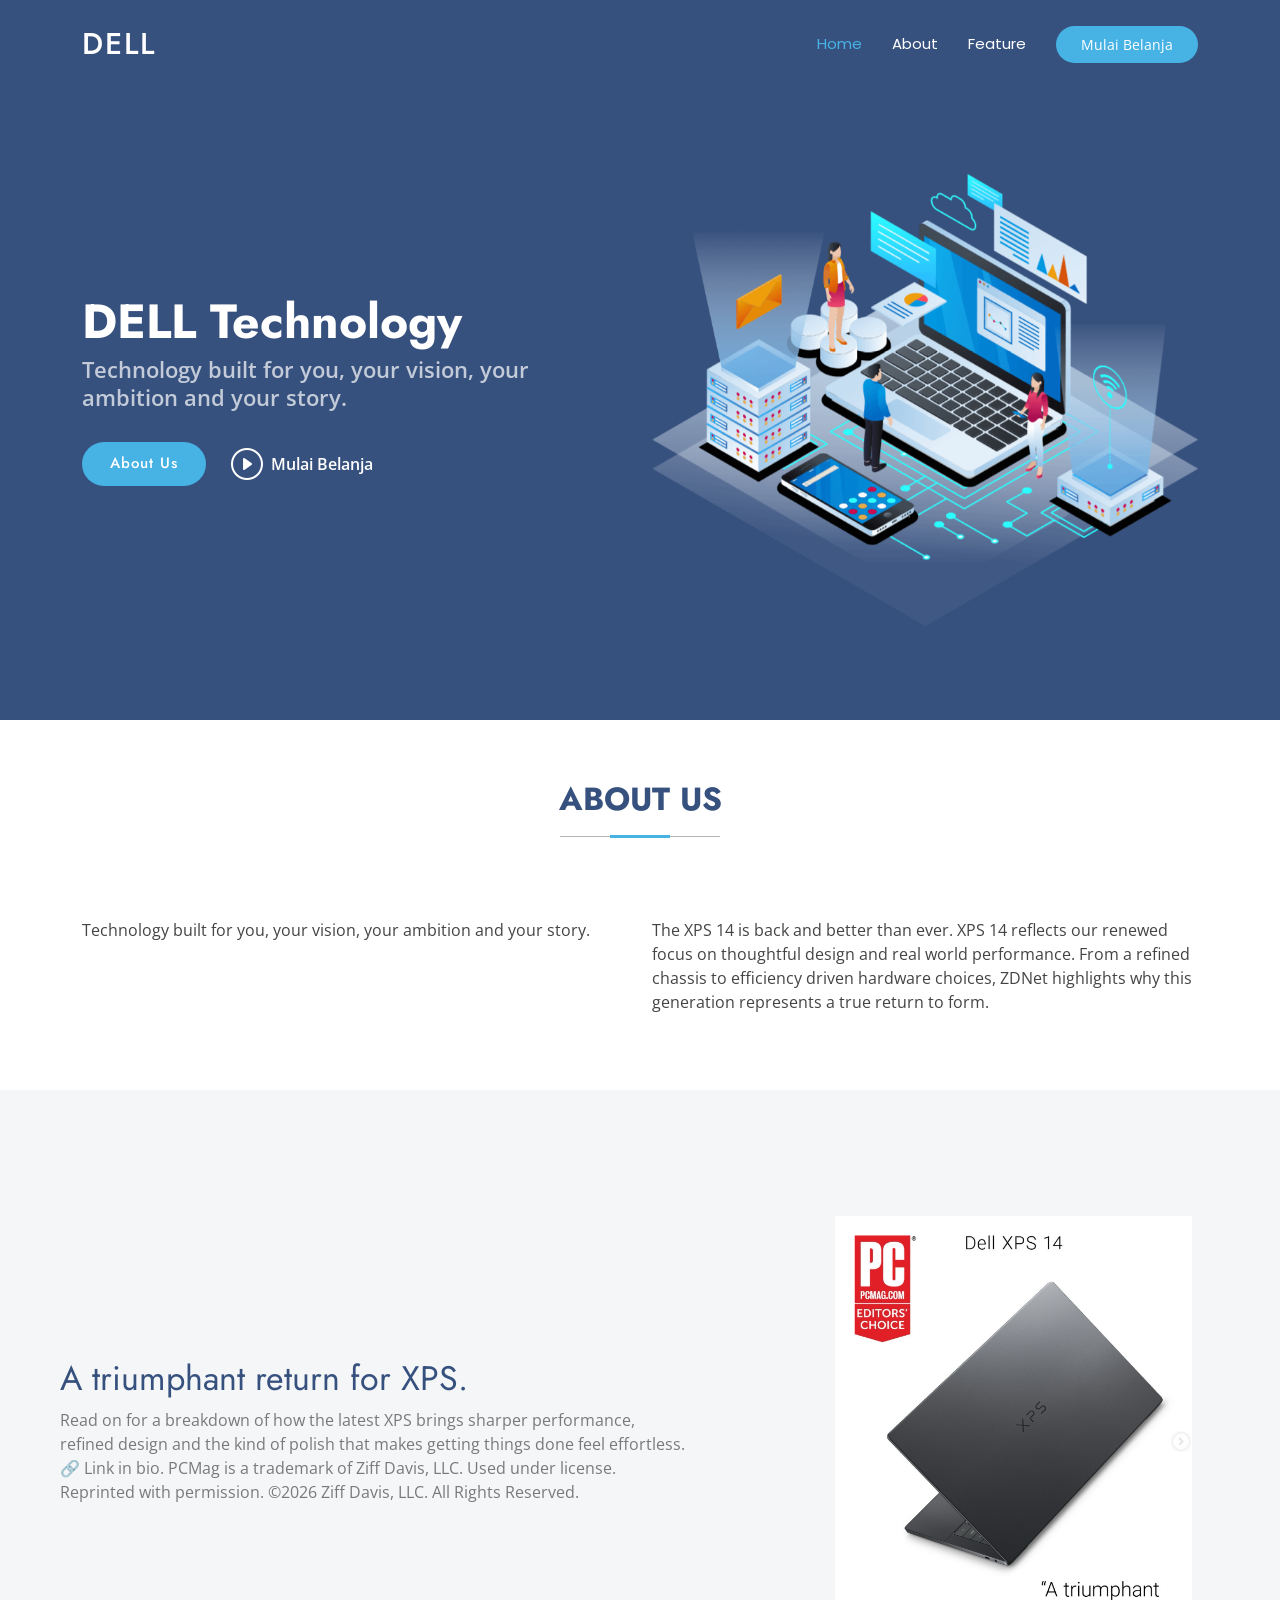
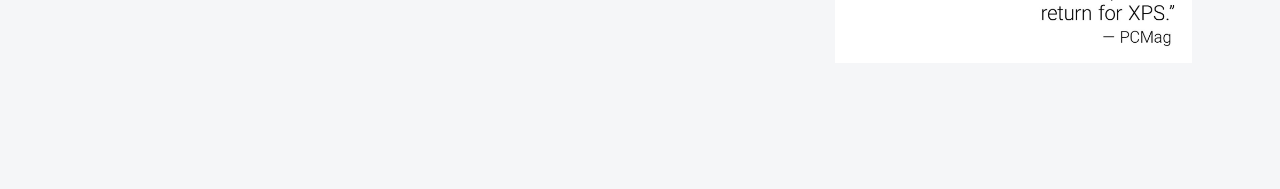
==== commit 6b59b7d7: "Pertemuan 5 kelas a" ====
--- a/pertemuan5.html
+++ b/pertemuan5.html
@@ -2,34 +2,32 @@
 <html lang="en">
 
 <head>
-    <meta charset="utf-8">
-    <meta content="width=device-width, initial-scale=1.0" name="viewport">
-    <title>DELL</title>
-    <meta name="description" content="">
-    <meta name="keywords" content="">
+  <meta charset="utf-8">
+  <meta content="width=device-width, initial-scale=1.0" name="viewport">
+  <title>Index - Arsha Bootstrap Template</title>
+  <meta name="description" content="">
+  <meta name="keywords" content="">
 
-    <!-- Favicons -->
-    <link href="assets/img/favicon.png" rel="icon">
-    <link href="assets/img/apple-touch-icon.png" rel="apple-touch-icon">
+  <!-- Favicons -->
+  <link href="assets/img/favicon.png" rel="icon">
+  <link href="assets/img/apple-touch-icon.png" rel="apple-touch-icon">
 
-    <!-- Fonts -->
-    <link href="https://fonts.googleapis.com" rel="preconnect">
-    <link href="https://fonts.gstatic.com" rel="preconnect" crossorigin>
-    <link
-        href="https://fonts.googleapis.com/css2?family=Open+Sans:ital,wght@0,300;0,400;0,500;0,600;0,700;0,800;1,300;1,400;1,500;1,600;1,700;1,800&family=Poppins:ital,wght@0,100;0,200;0,300;0,400;0,500;0,600;0,700;0,800;0,900;1,100;1,200;1,300;1,400;1,500;1,600;1,700;1,800;1,900&family=Jost:ital,wght@0,100;0,200;0,300;0,400;0,500;0,600;0,700;0,800;0,900;1,100;1,200;1,300;1,400;1,500;1,600;1,700;1,800;1,900&display=swap"
-        rel="stylesheet">
+  <!-- Fonts -->
+  <link href="https://fonts.googleapis.com" rel="preconnect">
+  <link href="https://fonts.gstatic.com" rel="preconnect" crossorigin>
+  <link href="https://fonts.googleapis.com/css2?family=Open+Sans:ital,wght@0,300;0,400;0,500;0,600;0,700;0,800;1,300;1,400;1,500;1,600;1,700;1,800&family=Poppins:ital,wght@0,100;0,200;0,300;0,400;0,500;0,600;0,700;0,800;0,900;1,100;1,200;1,300;1,400;1,500;1,600;1,700;1,800;1,900&family=Jost:ital,wght@0,100;0,200;0,300;0,400;0,500;0,600;0,700;0,800;0,900;1,100;1,200;1,300;1,400;1,500;1,600;1,700;1,800;1,900&display=swap" rel="stylesheet">
 
-    <!-- Vendor CSS Files -->
-    <link href="assets/vendor/bootstrap/css/bootstrap.min.css" rel="stylesheet">
-    <link href="assets/vendor/bootstrap-icons/bootstrap-icons.css" rel="stylesheet">
-    <link href="assets/vendor/aos/aos.css" rel="stylesheet">
-    <link href="assets/vendor/glightbox/css/glightbox.min.css" rel="stylesheet">
-    <link href="assets/vendor/swiper/swiper-bundle.min.css" rel="stylesheet">
+  <!-- Vendor CSS Files -->
+  <link href="assets/vendor/bootstrap/css/bootstrap.min.css" rel="stylesheet">
+  <link href="assets/vendor/bootstrap-icons/bootstrap-icons.css" rel="stylesheet">
+  <link href="assets/vendor/aos/aos.css" rel="stylesheet">
+  <link href="assets/vendor/glightbox/css/glightbox.min.css" rel="stylesheet">
+  <link href="assets/vendor/swiper/swiper-bundle.min.css" rel="stylesheet">
 
-    <!-- Main CSS File -->
-    <link href="assets/css/main.css" rel="stylesheet">
+  <!-- Main CSS File -->
+  <link href="assets/css/main.css" rel="stylesheet">
 
-    <!-- =======================================================
+  <!-- =======================================================
   * Template Name: Arsha
   * Template URL: https://bootstrapmade.com/arsha-free-bootstrap-html-template-corporate/
   * Updated: Feb 22 2025 with Bootstrap v5.3.3
@@ -40,102 +38,128 @@
 
 <body class="index-page">
     <header id="header" class="header d-flex align-items-center fixed-top">
-        <div class="container-fluid container-xl position-relative d-flex align-items-center">
+    <div class="container-fluid container-xl position-relative d-flex align-items-center">
 
-            <a href="index.html" class="logo d-flex align-items-center me-auto">
-                <!-- Uncomment the line below if you also wish to use an image logo -->
-                <!-- <img src="assets/img/logo.webp" alt=""> -->
-                <h1 class="sitename">DELL</h1>
-            </a>
+      <a href="index.html" class="logo d-flex align-items-center me-auto">
+        <!-- Uncomment the line below if you also wish to use an image logo -->
+        <!-- <img src="assets/img/logo.webp" alt=""> -->
+        <h1 class="sitename">DELL</h1>
+      </a>
 
-            <nav id="navmenu" class="navmenu">
-                <ul>
-                    <li><a href="#hero" class="active">Home</a></li>
-                    <li><a href="#why-us" class="active">Feature</a></li>
-                    <li><a href="#services" class="active">Services</a></li>
-                </ul>
-                <i class="mobile-nav-toggle d-xl-none bi bi-list"></i>
-            </nav>
+      <nav id="navmenu" class="navmenu">
+        <ul>
+          <li><a href="#hero" class="active">Home</a></li>
+          <li><a href="#about">About</a></li>
+          <li><a href="#unggulan">Feature</a></li>
+
+        </ul>
+        <i class="mobile-nav-toggle d-xl-none bi bi-list"></i>
+      </nav>
+
+      <a class="btn-getstarted" href="#about">Mulai Belanja</a>
+
+    </div>
+  </header>
+
+  <main class="main">
+    <!-- Hero Section -->
+    <section id="hero" class="hero section dark-background">
+
+      <div class="container">
+        <div class="row gy-4">
+          <div class="col-lg-6 order-2 order-lg-1 d-flex flex-column justify-content-center" data-aos="zoom-out">
+            <h1>DELL Technology</h1>
+            <p>Technology built for you, your vision, your ambition and your story. </p>
+            <div class="d-flex">
+              <a href="#about" class="btn-get-started">About Us</a>
+              <a href="https://visitstore.bio/dell?tab=ig" class="glightbox btn-watch-video d-flex align-items-center"><i class="bi bi-play-circle"></i><span>Mulai Belanja</span></a>
+            </div>
+          </div>
+          <div class="col-lg-6 order-1 order-lg-2 hero-img" data-aos="zoom-out" data-aos-delay="200">
+            <img src="assets/img/hero-img.png" class="img-fluid animated" alt="">
+          </div>
+        </div>
+      </div>
+
+    </section>
+    <!-- /Hero Section -->
+
+     <!-- About Section -->
+    <section id="about" class="about section">
+
+      <!-- Section Title -->
+      <div class="container section-title" data-aos="fade-up">
+        <h2>About Us</h2>
+      </div><!-- End Section Title -->
+
+      <div class="container">
+
+        <div class="row gy-4">
+
+          <div class="col-lg-6 content" data-aos="fade-up" data-aos-delay="100">
+            <p>
+              Technology built for you, your vision, your ambition and your story. 
+            </p>
+          </div>
+
+          <div class="col-lg-6" data-aos="fade-up" data-aos-delay="200">
+            <p>The XPS 14 is back and better than ever. XPS 14 reflects our renewed focus on thoughtful design and real world performance. From a refined chassis to efficiency driven hardware choices, ZDNet highlights why this generation represents a true return to form.</p>
+          </div>
 
         </div>
-    </header>
 
-    <main class="main">
-        <!-- Hero Section -->
-        <section id="hero" class="hero section dark-background">
+      </div>
 
-            <div class="container">
-                <div class="row gy-4">
-                    <div class="col-lg-6 order-2 order-lg-1 d-flex flex-column justify-content-center"
-                        data-aos="zoom-out">
-                        <h1>Technology built for you, your vision, your ambition and your story. ✨</h1>
+    </section><!-- /About Section -->
 
-                        <div class="d-flex">
-                            <a href="#about" class="btn-get-started">Get Started</a>
-                            <a href="visitstore.bio/dell?tab=ig"
-                                class="glightbox btn-watch-video d-flex align-items-center"><i
-                                    class="bi bi-play-circle"></i><span>Visit Store</span></a>
-                        </div>
-                    </div>
-                    <div class="col-lg-6 order-1 order-lg-2 hero-img" data-aos="zoom-out" data-aos-delay="200">
-                        <img src="assets/img/hero-img.png" class="img-fluid animated" alt="">
-                    </div>
-                </div>
+     <!-- Unggulan Section -->
+    <section id="unggulan" class="section why-us light-background" data-builder="section">
+
+      <div class="container-fluid">
+
+        <div class="row gy-4">
+
+          <div class="col-lg-7 d-flex flex-column justify-content-center order-2 order-lg-1">
+
+            <div class="content px-xl-5" data-aos="fade-up" data-aos-delay="100">
+              <h3><span>A triumphant return for XPS.</span></h3>
+              <p>
+                Read on for a breakdown of how the latest XPS brings sharper performance, refined design and the kind of polish that makes getting things done feel effortless. 🔗 Link in bio.
+
+                PCMag is a trademark of Ziff Davis, LLC. Used under license. Reprinted with permission. ©️2026 Ziff Davis, LLC. All Rights Reserved.
+              </p>
             </div>
 
-        </section><!-- /Hero Section -->
+          </div>
 
-        <!-- Why Us Section -->
-        <section id="why-us" class="section why-us light-background" data-builder="section">
+          <div class="col-lg-5 order-1 order-lg-2 why-us-img">
+            <img src="assets/img/dell.png" class="img-fluid" alt="" data-aos="zoom-in" data-aos-delay="100">
+          </div>
+        </div>
 
-            <div class="container-fluid">
+      </div>
 
-                <div class="row gy-4">
+    </section><!-- /Unggulan Section -->
 
-                    <div class="col-lg-7 d-flex flex-column justify-content-center order-2 order-lg-1">
+  </main>
 
-                        <div class="content px-xl-5" data-aos="fade-up" data-aos-delay="100">
-                            <h3><span>“The XPS 14 is back and better than ever.” </span><strong>@zdnet_official</strong></h3>
-                            <p>
-                                XPS 14 reflects our renewed focus on thoughtful design and real world performance. From
-                                a refined chassis to efficiency driven hardware choices, ZDNet highlights why this
-                                generation represents a true return to form.
-                            </p>
-                        </div>
+   <a href="#" id="scroll-top" class="scroll-top d-flex align-items-center justify-content-center"><i class="bi bi-arrow-up-short"></i></a>
 
-                    </div>
+  <!-- Preloader -->
+  <div id="preloader"></div>
 
-                    <div class="col-lg-5 order-1 order-lg-2 why-us-img">
-                        <img src="assets/img/foto-laptop1.png" class="img-fluid" alt="" data-aos="zoom-in"
-                            data-aos-delay="100">
-                    </div>
-                </div>
+  <!-- Vendor JS Files -->
+  <script src="assets/vendor/bootstrap/js/bootstrap.bundle.min.js"></script>
+  <script src="assets/vendor/php-email-form/validate.js"></script>
+  <script src="assets/vendor/aos/aos.js"></script>
+  <script src="assets/vendor/glightbox/js/glightbox.min.js"></script>
+  <script src="assets/vendor/swiper/swiper-bundle.min.js"></script>
+  <script src="assets/vendor/waypoints/noframework.waypoints.js"></script>
+  <script src="assets/vendor/imagesloaded/imagesloaded.pkgd.min.js"></script>
+  <script src="assets/vendor/isotope-layout/isotope.pkgd.min.js"></script>
 
-            </div>
-
-        </section><!-- /Why Us Section -->
-
-    </main>
-
-    <!-- Scroll Top -->
-    <a href="#" id="scroll-top" class="scroll-top d-flex align-items-center justify-content-center"><i
-            class="bi bi-arrow-up-short"></i></a>
-
-    <!-- Preloader -->
-    <div id="preloader"></div>
-
-    <!-- Vendor JS Files -->
-    <script src="assets/vendor/bootstrap/js/bootstrap.bundle.min.js"></script>
-    <script src="assets/vendor/php-email-form/validate.js"></script>
-    <script src="assets/vendor/aos/aos.js"></script>
-    <script src="assets/vendor/glightbox/js/glightbox.min.js"></script>
-    <script src="assets/vendor/swiper/swiper-bundle.min.js"></script>
-    <script src="assets/vendor/waypoints/noframework.waypoints.js"></script>
-    <script src="assets/vendor/imagesloaded/imagesloaded.pkgd.min.js"></script>
-    <script src="assets/vendor/isotope-layout/isotope.pkgd.min.js"></script>
-
-    <!-- Main JS File -->
-    <script src="assets/js/main.js"></script>
+  <!-- Main JS File -->
+  <script src="assets/js/main.js"></script>
 
 </body>
 
